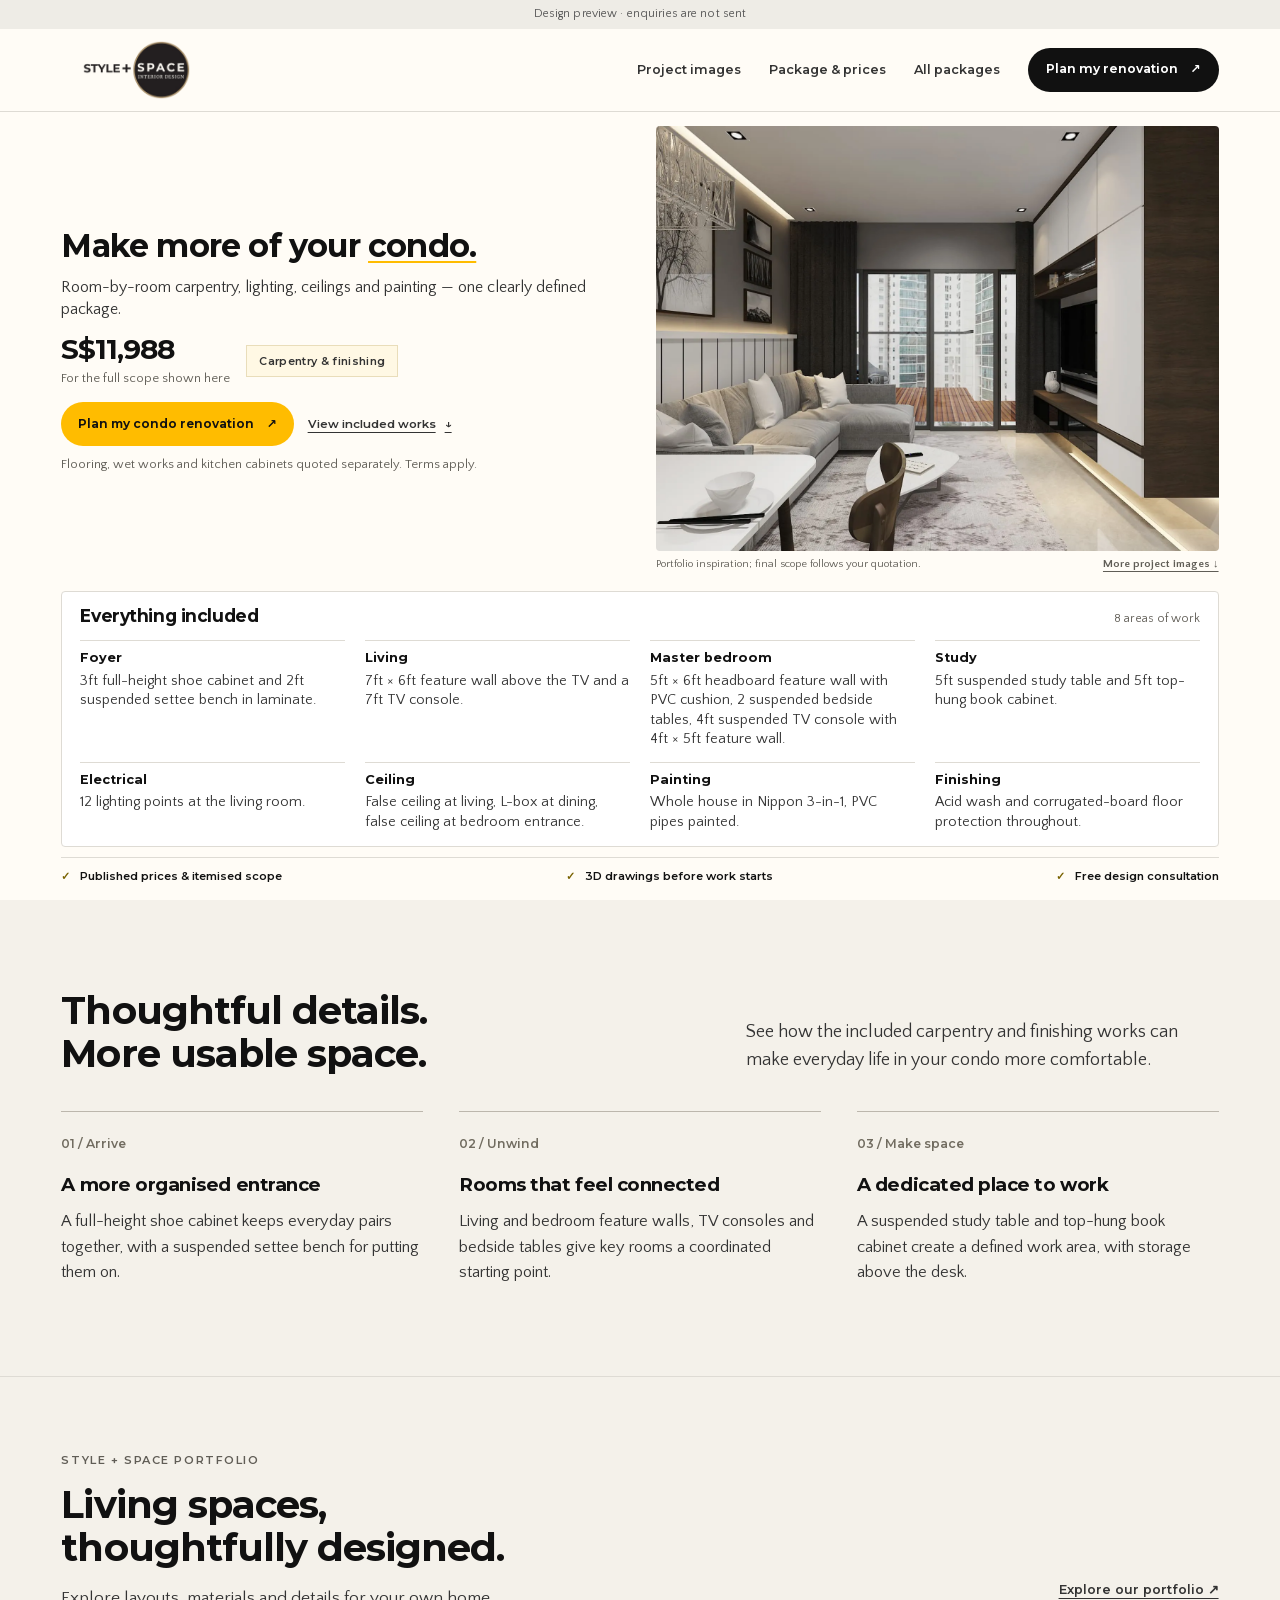
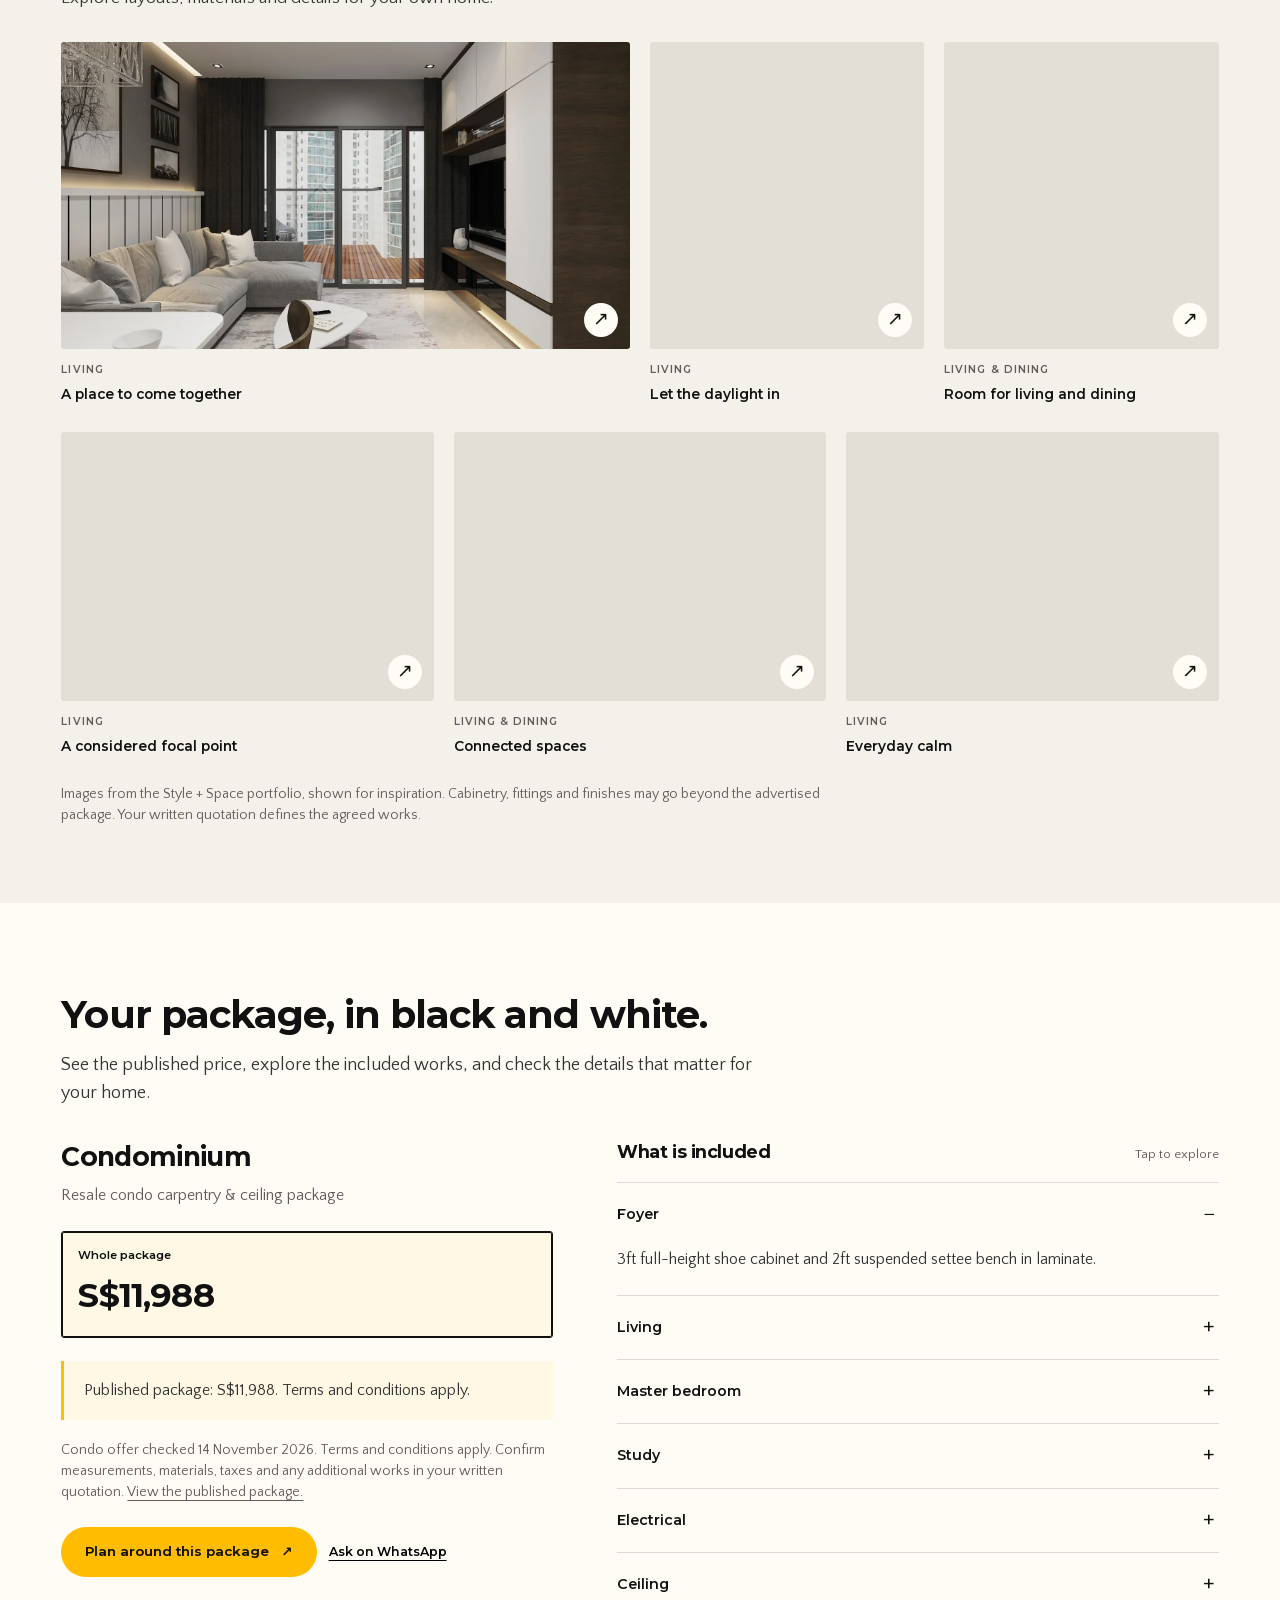
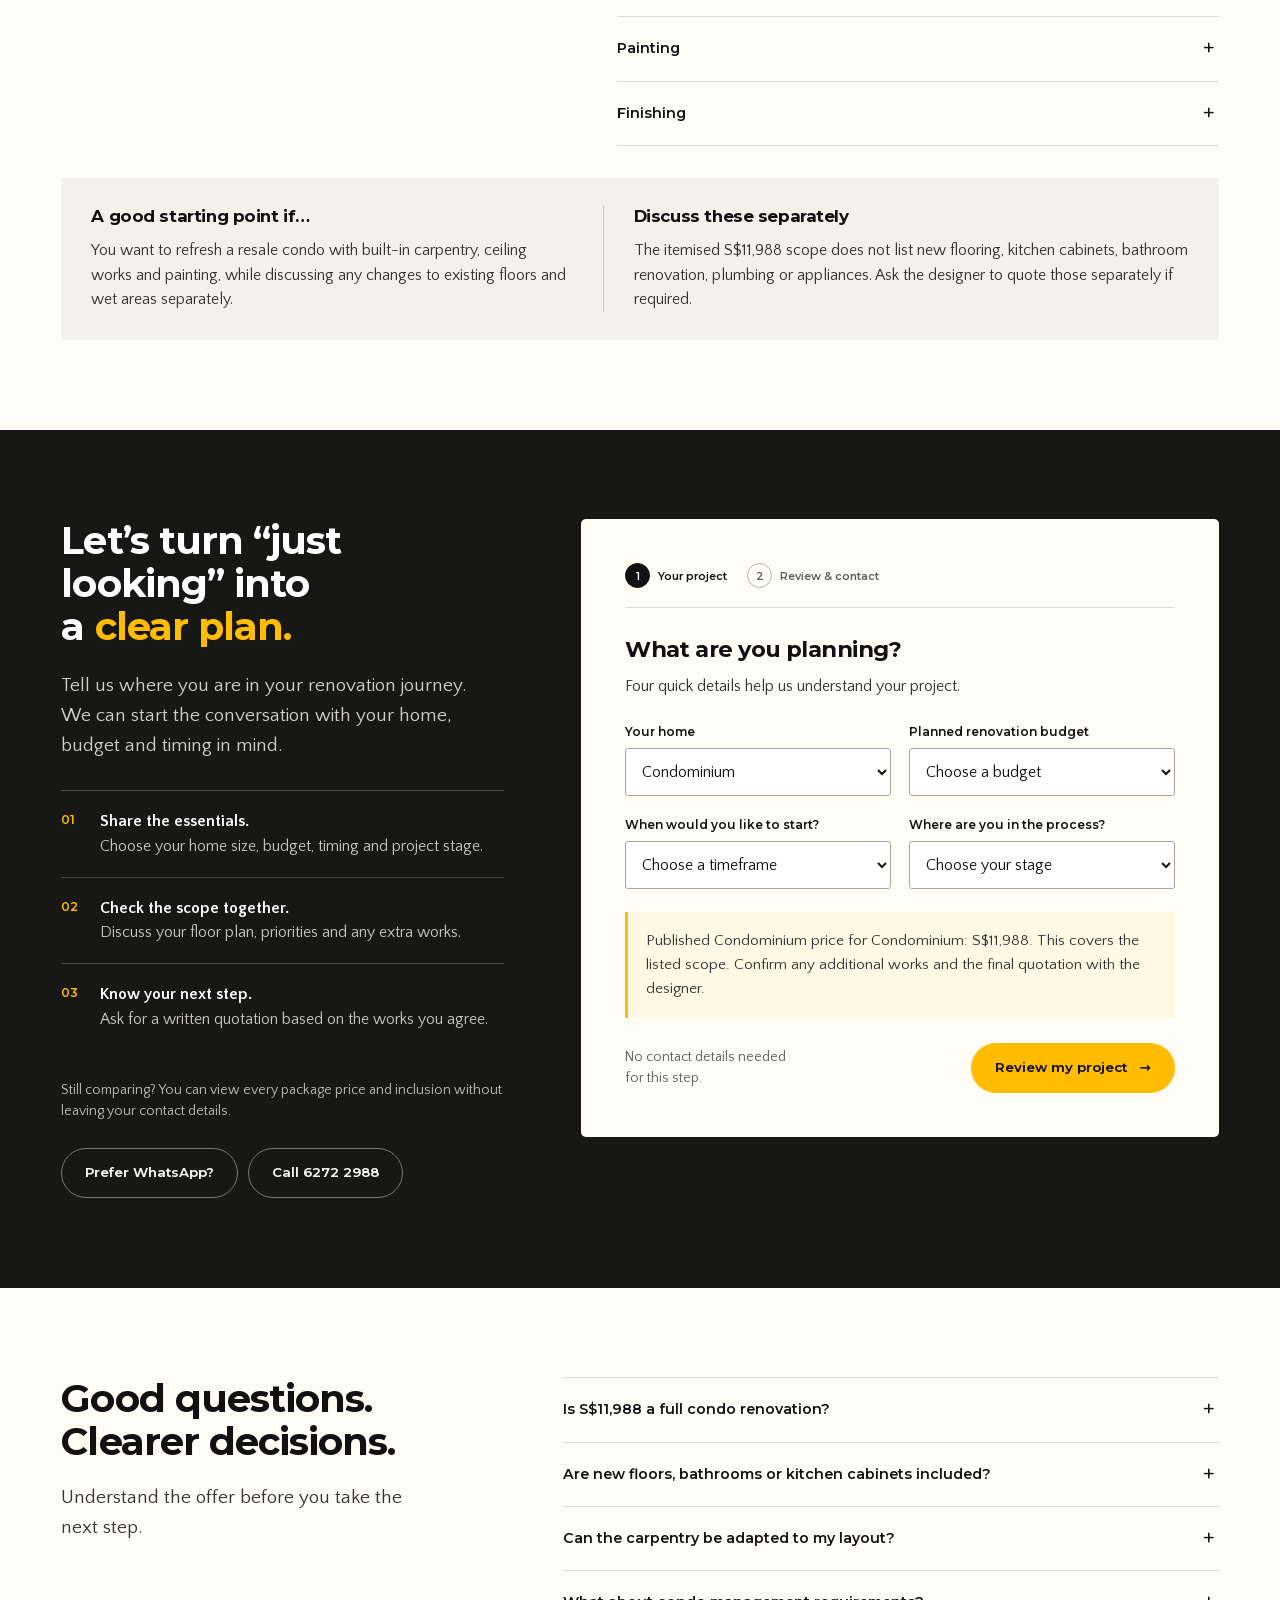
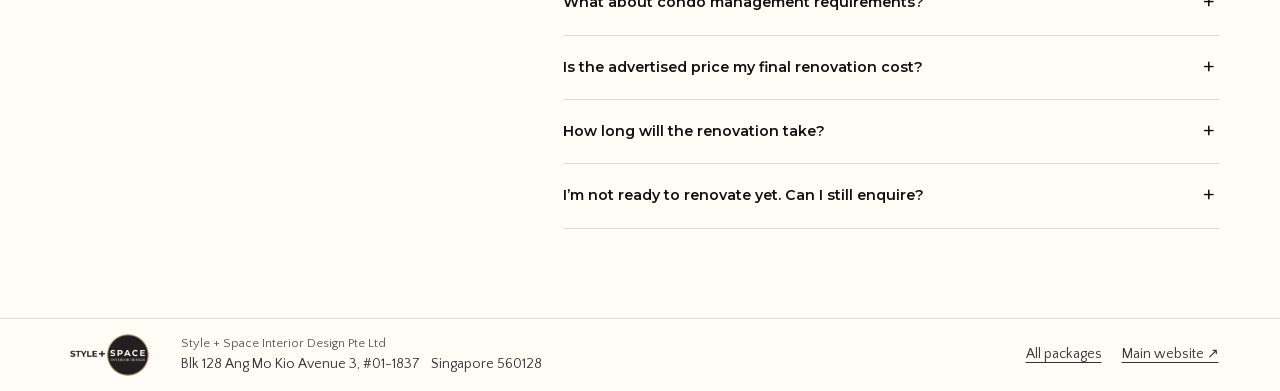
==== condominium/index.html @ ce03208d "Fit condo hero and all inclusions within one desktop screen" ====
<!doctype html>
<html lang="en" class="no-js">
<head>
  <meta charset="utf-8">
  <meta name="viewport" content="width=device-width,initial-scale=1">
  <meta name="robots" content="noindex,nofollow,noarchive">
  <meta name="referrer" content="strict-origin-when-cross-origin">
  <meta http-equiv="Content-Security-Policy" content="default-src 'self'; script-src 'self'; style-src 'self'; img-src 'self' data:; font-src 'self'; connect-src 'none'; form-action 'none'; base-uri 'self'; object-src 'none'">
  <title>Condo Carpentry &amp; Renovation Package | Style + Space — Preview</title>
  <meta name="description" content="Explore the S$11,988 condominium carpentry and finishing package. See the room-by-room benefits, included scope and items to discuss separately.">
  <link rel="icon" type="image/png" href="../assets/img/logo-dark.png">
  <link rel="stylesheet" href="../assets/styles.css?v=20261116-condo-viewport">
  <link rel="preload" href="../assets/fonts/Montserrat-VF.woff2" as="font" type="font/woff2" crossorigin>
  <script src="../assets/packages.js?v=20261116-higgsfield-icons" defer></script>
  <script src="../assets/app.js?v=20261116-higgsfield-icons" defer></script>
</head>
<body data-page="condo">
<a class="skip" href="#main">Skip to content</a>
<div class="preview-note">Design preview · enquiries are not sent</div>
<header class="header">
  <div class="wrap header-inner">
    <a href="../" aria-label="Style + Space packages"><img class="logo" src="../assets/img/logo-dark.png" alt="Style + Space" width="180" height="70"></a>
    <nav class="nav" aria-label="Main navigation">
      <a class="desktop-nav" href="#projects">Project images</a>
      <a class="desktop-nav" href="#package">Package &amp; prices</a>
      <a href="../" data-link="other-page">All packages</a>
      <a class="btn btn-ink btn-small" href="#plan" data-event="plan_open" data-location="header">Plan my renovation <span aria-hidden="true">↗</span></a>
    </nav>
  </div>
</header>
<main id="main">
  <section class="hero" aria-labelledby="hero-title">
    <div class="wrap">
      <div class="hero-grid condo-hero-grid">
        <div class="hero-copy">
          <h1 id="hero-title">Make more of your <em class="mark">condo.</em></h1>
          <p class="lead" id="hero-lead">Room-by-room carpentry, lighting, ceilings and painting — one clearly defined package.</p>
          <div class="hero-price">
            <div><span class="price" id="hero-price">S$11,988</span><span class="fine" id="hero-price-note">For the full scope shown here</span></div>
            <span class="badge" id="hero-badge">Carpentry &amp; finishing</span>
          </div>
          <div class="actions hero-actions">
            <a class="btn btn-gold" href="#plan" data-event="plan_open" data-location="hero">Plan my condo renovation <span aria-hidden="true">↗</span></a>
            <a class="hero-detail-link" href="#hero-inclusions">View included works <span aria-hidden="true">↓</span></a>
          </div>
          <p class="fine" id="hero-scope-note">Flooring, wet works and kitchen cabinets quoted separately. Terms apply.</p>
        </div>
        <figure class="hero-art">
          <img class="hero-photo" id="hero-photo" src="../assets/img/living-6.webp" alt="Living room with a grey sofa, a dark TV wall, built-in console and glazed balcony doors" width="1600" height="960" fetchpriority="high">
          <figcaption>Portfolio inspiration; final scope follows your quotation. <a href="#projects">More project images ↓</a></figcaption>
        </figure>
        <aside class="hero-inclusions" id="hero-inclusions" aria-labelledby="hero-inclusions-title">
          <div class="hero-inclusions-head"><h2 id="hero-inclusions-title">Everything included</h2><span>8 areas of work</span></div>
          <ul class="condo-inclusion-grid" id="hero-condo-list">
            <li><h3>Foyer</h3><p>3ft full-height shoe cabinet and 2ft suspended settee bench in laminate.</p></li>
            <li><h3>Living</h3><p>7ft × 6ft feature wall above the TV and a 7ft TV console.</p></li>
            <li><h3>Master bedroom</h3><p>5ft × 6ft headboard feature wall with PVC cushion, 2 suspended bedside tables, 4ft suspended TV console with 4ft × 5ft feature wall.</p></li>
            <li><h3>Study</h3><p>5ft suspended study table and 5ft top-hung book cabinet.</p></li>
            <li><h3>Electrical</h3><p>12 lighting points at the living room.</p></li>
            <li><h3>Ceiling</h3><p>False ceiling at living, L-box at dining, false ceiling at bedroom entrance.</p></li>
            <li><h3>Painting</h3><p>Whole house in Nippon 3-in-1, PVC pipes painted.</p></li>
            <li><h3>Finishing</h3><p>Acid wash and corrugated-board floor protection throughout.</p></li>
          </ul>
        </aside>

      </div>
      <div class="trustline" role="group" aria-label="What to expect">
        <strong>Published prices &amp; itemised scope</strong>
        <strong>3D drawings before work starts</strong>
        <strong>Free design consultation</strong>
      </div>
    </div>
  </section>

  <section class="section benefits" aria-labelledby="benefits-title">
    <div class="wrap">
      <div class="section-heading">
        <h2 id="benefits-title">Thoughtful details. More usable space.</h2>
        <p id="benefits-intro">See how the included carpentry and finishing works can make everyday life in your condo more comfortable.</p>
      </div>
      <div class="benefit-grid" id="benefit-grid">
        <article class="benefit"><span class="num">01 / Arrive</span><h3>A more organised entrance</h3><p>A full-height shoe cabinet keeps everyday pairs together, with a suspended settee bench for putting them on.</p></article>
        <article class="benefit"><span class="num">02 / Unwind</span><h3>Rooms that feel connected</h3><p>Living and bedroom feature walls, TV consoles and bedside tables give key rooms a coordinated starting point.</p></article>
        <article class="benefit"><span class="num">03 / Make space</span><h3>A dedicated place to work</h3><p>A suspended study table and top-hung book cabinet create a defined work area, with storage above the desk.</p></article>
      </div>
    </div>
  </section>

  <section class="section gallery-section" id="projects" aria-labelledby="gallery-title">
    <div class="wrap">
      <div class="gallery-title">
        <div><p class="gallery-eyebrow">Style + Space portfolio</p><h2 id="gallery-title">Living spaces, thoughtfully designed.</h2><p class="gallery-intro">Explore layouts, materials and details for your own home.</p></div>
        <a class="text-link" href="https://www.style-plus-space.com/portfolio/" target="_blank" rel="noopener">Explore our portfolio ↗</a>
      </div>
      <div class="gallery" id="gallery">
        <figure class="project-card"><a class="project-image" href="../assets/img/living-6.webp" target="_blank" rel="noopener" aria-label="View full image: A place to come together (opens in a new tab)"><img src="../assets/img/living-6.webp" alt="Living room with a grey sofa, a dark TV wall, built-in console and glazed balcony doors" width="1600" height="1200" loading="lazy" decoding="async"><span class="project-zoom" aria-hidden="true">↗</span></a><figcaption><span class="project-room">Living</span><strong>A place to come together</strong></figcaption></figure>
        <figure class="project-card"><a class="project-image" href="../assets/img/living11.webp" target="_blank" rel="noopener" aria-label="View full image: Let the daylight in (opens in a new tab)"><img src="../assets/img/living11.webp" alt="Bright living room with white seating, a wall-mounted television and full-height curtains" width="1600" height="960" loading="lazy" decoding="async"><span class="project-zoom" aria-hidden="true">↗</span></a><figcaption><span class="project-room">Living</span><strong>Let the daylight in</strong></figcaption></figure>
        <figure class="project-card"><a class="project-image" href="../assets/img/living14.webp" target="_blank" rel="noopener" aria-label="View full image: Room for living and dining (opens in a new tab)"><img src="../assets/img/living14.webp" alt="White living and dining space with a suspended TV console, display shelves and a dining nook" width="1200" height="720" loading="lazy" decoding="async"><span class="project-zoom" aria-hidden="true">↗</span></a><figcaption><span class="project-room">Living &amp; dining</span><strong>Room for living and dining</strong></figcaption></figure>
        <figure class="project-card"><a class="project-image" href="../assets/img/living-2.webp" target="_blank" rel="noopener" aria-label="View full image: A considered focal point (opens in a new tab)"><img src="../assets/img/living-2.webp" alt="Living room with a white TV feature wall, dark console, grey sofa and yellow artwork" width="1600" height="1200" loading="lazy" decoding="async"><span class="project-zoom" aria-hidden="true">↗</span></a><figcaption><span class="project-room">Living</span><strong>A considered focal point</strong></figcaption></figure>
        <figure class="project-card"><a class="project-image" href="../assets/img/living-7.webp" target="_blank" rel="noopener" aria-label="View full image: Connected spaces (opens in a new tab)"><img src="../assets/img/living-7.webp" alt="Open living and dining space with a grey sofa, timber dining table and a dark TV wall" width="1600" height="1200" loading="lazy" decoding="async"><span class="project-zoom" aria-hidden="true">↗</span></a><figcaption><span class="project-room">Living &amp; dining</span><strong>Connected spaces</strong></figcaption></figure>
        <figure class="project-card"><a class="project-image" href="../assets/img/living-5.webp" target="_blank" rel="noopener" aria-label="View full image: Everyday calm (opens in a new tab)"><img src="../assets/img/living-5.webp" alt="Living room with a pale green sofa, light timber TV console and dark-framed glazed doors" width="1600" height="1200" loading="lazy" decoding="async"><span class="project-zoom" aria-hidden="true">↗</span></a><figcaption><span class="project-room">Living</span><strong>Everyday calm</strong></figcaption></figure>
      </div>
      <p class="fine gallery-note">Images from the Style + Space portfolio, shown for inspiration. Cabinetry, fittings and finishes may go beyond the advertised package. Your written quotation defines the agreed works.</p>
    </div>
  </section>

  <section class="section" id="package" aria-labelledby="package-title">
    <div class="wrap">
      <div class="package-top"><h2 id="package-title">Your package, in black and white.</h2><p>See the published price, explore the included works, and check the details that matter for your home.</p></div>
      <div class="package-grid">
        <div class="package-summary">
          <h3 id="package-name" aria-live="polite">Condominium</h3>
          <p class="tagline" id="package-tag">Resale condo carpentry &amp; ceiling package</p>
          <div class="size-list single" id="size-list" role="group" aria-label="Condominium package price">
            <button type="button" data-size="0" aria-pressed="true"><span class="size-label">Whole package</span><span class="price">S$11,988</span></button>
          </div>
          <p class="gift" id="package-gift">Published package: S$11,988. Terms and conditions apply.</p>
          <p class="fine">Condo offer checked 14 November 2026. Terms and conditions apply. Confirm measurements, materials, taxes and any additional works in your written quotation. <a id="source-link" href="https://www.style-plus-space.com/packages/condominium/" target="_blank" rel="noopener">View the published package.</a></p>
          <div class="actions"><a class="btn btn-gold" href="#plan" data-event="plan_open" data-location="package">Plan around this package <span aria-hidden="true">↗</span></a><button class="text-link back preview-only" type="button" data-channel="whatsapp" data-location="package">Ask on WhatsApp</button></div>
        </div>
        <div class="scope">
          <div class="scope-heading"><h3>What is included</h3><span>Tap to explore</span></div>
          <div id="scope-list">
            <details open><summary>Foyer</summary><p>3ft full-height shoe cabinet and 2ft suspended settee bench in laminate.</p></details>
            <details><summary>Living</summary><p>7ft × 6ft feature wall above the TV and a 7ft TV console.</p></details>
            <details><summary>Master bedroom</summary><p>5ft × 6ft headboard feature wall with PVC cushion, 2 suspended bedside tables, 4ft suspended TV console with 4ft × 5ft feature wall.</p></details>
            <details><summary>Study</summary><p>5ft suspended study table and 5ft top-hung book cabinet.</p></details>
            <details><summary>Electrical</summary><p>12 lighting points at the living room.</p></details>
            <details><summary>Ceiling</summary><p>False ceiling at living, L-box at dining, false ceiling at bedroom entrance.</p></details>
            <details><summary>Painting</summary><p>Whole house in Nippon 3-in-1, PVC pipes painted.</p></details>
            <details><summary>Finishing</summary><p>Acid wash and corrugated-board floor protection throughout.</p></details>
          </div>
        </div>
      </div>
      <div class="scope-boundary">
        <div><h3 id="fit-title">A good starting point if…</h3><p id="fit-copy">You want to refresh a resale condo with built-in carpentry, ceiling works and painting, while discussing any changes to existing floors and wet areas separately.</p></div>
        <div class="extra"><h3>Discuss these separately</h3><p id="extra-copy">The itemised S$11,988 scope does not list new flooring, kitchen cabinets, bathroom renovation, plumbing or appliances. Ask the designer to quote those separately if required.</p></div>
      </div>
    </div>
  </section>

  <section class="section plan-section" id="plan" aria-labelledby="plan-title">
    <div class="wrap plan-layout">
      <div class="plan-intro">
        <h2 id="plan-title">Let’s turn “just looking” into a <em class="mark">clear plan.</em></h2>
        <p class="lead">Tell us where you are in your renovation journey. We can start the conversation with your home, budget and timing in mind.</p>
        <ol class="next-steps">
          <li><div><strong>Share the essentials.</strong><span>Choose your home size, budget, timing and project stage.</span></div></li>
          <li><div><strong>Check the scope together.</strong><span>Discuss your floor plan, priorities and any extra works.</span></div></li>
          <li><div><strong>Know your next step.</strong><span>Ask for a written quotation based on the works you agree.</span></div></li>
        </ol>
        <p class="fine">Still comparing? You can view every package price and inclusion without leaving your contact details.</p>
        <div class="contact-options preview-only"><button class="btn btn-line" type="button" data-channel="whatsapp" data-location="planner">Prefer WhatsApp?</button><button class="btn btn-line" type="button" data-channel="call" data-location="planner">Call 6272 2988</button></div>
      </div>
      <div class="planner">
        <noscript><div class="noscript">This review form needs JavaScript. Package information is available above. No enquiries are sent from this preview.</div></noscript>
        <form id="planner-form" class="planner-fields" action="#plan" method="post" novalidate>
          <div class="stepbar" role="group" aria-label="Enquiry progress"><span class="step-label active" id="step-one-label" aria-current="step"><b>1</b> Your project</span><span class="step-label" id="step-two-label"><b>2</b> Review &amp; contact</span></div>
          <div id="project-step">
            <h3 tabindex="-1" id="project-heading">What are you planning?</h3>
            <p class="form-intro">Four quick details help us understand your project.</p>
            <div class="fields">
              <div class="field"><label for="home">Your home</label><select id="home" name="home" required><option value="">Choose your home</option><option value="hdb3">3-room HDB</option><option value="hdb4">4-room HDB</option><option value="hdb5">5-room HDB</option><option value="exec">Executive / Maisonette</option><option value="condo" selected>Condominium</option><option value="other">Another property type</option></select></div>
              <div class="field"><label for="budget">Planned renovation budget</label><select id="budget" name="budget" required><option value="">Choose a budget</option><option value="under12">Below S$12,000</option><option value="12to15">S$12,000–14,999</option><option value="15to20">S$15,000–19,999</option><option value="20to30">S$20,000–29,999</option><option value="30plus">S$30,000 or more</option><option value="unsure">I need help setting a budget</option></select></div>
              <div class="field"><label for="timing">When would you like to start?</label><select id="timing" name="timing" required><option value="">Choose a timeframe</option><option value="soon">Within 1 month</option><option value="1to3">In 1–3 months</option><option value="3to6">In 3–6 months</option><option value="later">More than 6 months / exploring</option></select></div>
              <div class="field"><label for="stage">Where are you in the process?</label><select id="stage" name="stage" required><option value="">Choose your stage</option><option value="havekeys">I have the keys</option><option value="waiting">Bought a home, waiting for keys</option><option value="current">Renovating my current home</option><option value="viewing">Still viewing / comparing homes</option></select></div>
            </div>
            <p class="scope-check" id="fit-feedback" aria-live="polite">Your selected package: Condominium. Published scope price: S$11,988. Confirm additions in your quotation.</p>
            <div class="form-actions"><p class="fine">No contact details needed for this step.</p><button class="btn btn-gold" type="button" id="review-project">Review my project <span aria-hidden="true">→</span></button></div>
          </div>
          <div id="contact-step" hidden>
            <h3 tabindex="-1" id="contact-heading">Start with a useful conversation.</h3>
            <p class="form-intro">Check your project summary, then choose how to get in touch.</p>
            <dl class="summary-list" id="project-summary"></dl>
            <p class="summary-note" id="summary-caveat"></p>
            <button class="btn btn-line" type="button" data-channel="whatsapp" data-location="summary">Preview my WhatsApp message ↗</button>
            <p class="form-intro">Or leave your details for a consultation:</p>
            <div class="fields">
              <div class="field"><label for="name">Your name</label><input id="name" name="name" autocomplete="name" maxlength="120" required></div>
              <div class="field"><label for="phone">Mobile number</label><input id="phone" name="phone" type="tel" inputmode="tel" autocomplete="tel" maxlength="24" placeholder="e.g. +65 9123 4567" required><small class="fine">So the team can follow up on your project.</small></div>
              <div class="field full"><label for="email">Email <span>(optional)</span></label><input id="email" name="email" type="email" autocomplete="email" maxlength="160"></div>
              <div class="field full"><label for="notes">Anything else you need? <span>(optional)</span></label><textarea id="notes" name="notes" maxlength="1500" placeholder="For example: extra storage, flooring changes, condo access requirements or a target move-in date."></textarea></div>
            </div>
            <p class="consent">By sending an enquiry on the live website, you agree to be contacted about your renovation. <a href="https://www.style-plus-space.com/privacy-policy/" target="_blank" rel="noopener">Privacy policy</a>. This preview does not send or save your contact details.</p>
            <div class="form-actions"><button class="back" type="button" id="edit-project">← Edit my project</button><button class="btn btn-gold" type="submit">Preview my enquiry <span aria-hidden="true">↗</span></button></div>
          </div>
        </form>
      </div>
    </div>
  </section>

  <section class="section" aria-labelledby="faq-title">
    <div class="wrap faq-layout">
      <div><h2 id="faq-title">Good questions. Clearer decisions.</h2><p class="lead">Understand the offer before you take the next step.</p></div>
      <div id="faq-list">
        <details><summary>Is S$11,988 a full condo renovation?</summary><p>The itemised offer is a carpentry and finishing package: foyer, living, master bedroom and study carpentry, plus the listed lighting points, ceilings, painting, cleaning and floor protection. Do not treat it as an all-inclusive full renovation.</p></details>
        <details><summary>Is the advertised price my final renovation cost?</summary><p>It is the published price for the listed package and flat type. Your final quotation depends on the agreed scope, measurements, materials and any additions. Confirm taxes and all inclusions in writing before you commit.</p></details>
        <details><summary>Are new floors, bathrooms or kitchen cabinets included?</summary><p>These are not listed in the itemised S$11,988 offer. Discuss these as additional works and ask for a written scope and price.</p></details>
        <details><summary>How long will the renovation take?</summary><p>The completion date needs to be agreed after the team reviews your scope, site conditions and access requirements. Share your preferred start and move-in dates during the consultation.</p></details>
        <details><summary>I’m not ready to renovate yet. Can I still enquire?</summary><p>Yes. Choose the timing and project stage that best describe your situation. You can also compare prices and read the included works here without leaving contact details.</p></details>
      </div>
    </div>
  </section>
</main>
<footer class="footer">
  <div class="wrap footer-grid">
    <img class="logo" src="../assets/img/logo-dark.png" alt="Style + Space" width="180" height="70">
    <div class="footer-contact">
      <p class="fine">Style + Space Interior Design Pte Ltd</p>
      <p>Blk 128 Ang Mo Kio Avenue 3, #01-1837 <span class="footer-postcode">Singapore 560128</span></p>
    </div>
    <nav class="footer-links" aria-label="Footer navigation"><a href="../" data-link="other-page">All packages</a><a href="https://www.style-plus-space.com/" target="_blank" rel="noopener">Main website ↗</a></nav>
  </div>
</footer>
<div class="mobile-bar" role="navigation" aria-label="Quick contact"><button class="btn btn-line" type="button" data-channel="whatsapp" data-location="sticky">WhatsApp</button><a class="btn btn-gold" href="#plan" data-event="plan_open" data-location="sticky">Plan my renovation ↗</a></div>
<dialog id="preview-dialog" aria-labelledby="dialog-title"><div class="dialog-top"><h2 id="dialog-title">Your enquiry preview</h2><button class="dialog-close" type="button" id="close-dialog" aria-label="Close preview">×</button></div><p id="dialog-description">Nothing has been sent. This is how your project details would reach the team.</p><label class="dialog-label" for="message-preview">Message preview</label><textarea id="message-preview" readonly></textarea><div class="actions"><button class="btn btn-ink" type="button" id="copy-message">Copy message</button><button class="back" type="button" id="back-to-page">Back to page</button></div><p class="fine" id="copy-status" role="status"></p></dialog>
</body>
</html>
---- assets/styles.css ----
@font-face{font-family:Montserrat;src:url('./fonts/Montserrat-VF.woff2') format('woff2');font-weight:100 900;font-display:swap}
@font-face{font-family:"Quattrocento Sans";src:url('./fonts/QuattrocentoSans-400.woff2') format('woff2');font-weight:400;font-display:swap}
@font-face{font-family:"Quattrocento Sans";src:url('./fonts/QuattrocentoSans-700.woff2') format('woff2');font-weight:700;font-display:swap}
:root{--paper:#fffcf6;--tint:#fff8e4;--ink:#111;--text:#333;--muted:#605d56;--gold:#ffbc00;--line:#dedbd4;--wrap:1440px;--gutter:clamp(20px,4.8vw,76px)}
*{box-sizing:border-box}html{scroll-behavior:smooth;scroll-padding-top:100px}body{margin:0;background:var(--paper);color:var(--text);font:18px/1.55 "Quattrocento Sans",Georgia,sans-serif}body.dialog-open{overflow:hidden}h1,h2,h3,h4,button,.btn,.label,.price,.nav,.step-label{font-family:Montserrat,system-ui,sans-serif}h1,h2,h3,h4{color:var(--ink);line-height:1.12;letter-spacing:-.025em;text-wrap:balance;margin:0}h1{font-size:clamp(2.5rem,4.1vw,4.3rem);font-weight:700}h2{font-size:clamp(1.9rem,3vw,3rem)}h3{font-size:1.16rem;line-height:1.3}p{margin:0 0 1em}a{color:inherit;text-underline-offset:4px}button,input,select,textarea{font:inherit}button,a,input,select,textarea,summary{-webkit-tap-highlight-color:transparent}button,a{touch-action:manipulation}button{cursor:pointer}img{max-width:100%;display:block;object-fit:cover}figure{margin:0}button:disabled{cursor:default}button:focus-visible,a:focus-visible,summary:focus-visible{outline:3px solid var(--gold);outline-offset:5px}input:focus,select:focus,textarea:focus{outline:2px solid var(--gold);outline-offset:2px}::selection{background:var(--gold);color:#111}[hidden]{display:none!important}.wrap{width:100%;max-width:var(--wrap);padding-inline:var(--gutter);margin-inline:auto}.section{padding-block:clamp(54px,7vw,100px)}.fine{font-size:.88rem;color:var(--muted);line-height:1.5}.lead{font-size:1.19rem;line-height:1.55}.mark{font-style:normal;background:linear-gradient(transparent 65%,var(--gold) 65%,var(--gold) 91%,transparent 91%)}.skip{position:fixed;z-index:100;top:5px;left:10px;transform:translateY(-150%);padding:10px;background:var(--gold)}.skip:focus{transform:none}.preview-note{font-size:12px;letter-spacing:.01em;text-align:center;padding:5px 12px;background:#eeece6;color:#555}.header{position:sticky;top:0;z-index:30;background:var(--paper);border-bottom:1px solid var(--line)}.header-inner{height:82px;display:flex;align-items:center;justify-content:space-between;gap:24px}.logo{width:150px;height:auto;max-height:60px;object-fit:contain}.nav{display:flex;align-items:center;gap:28px;font-size:.79rem;font-weight:600}.nav a{text-decoration:none;min-height:44px;display:flex;align-items:center}.nav a:hover{text-decoration:underline}.btn{display:inline-flex;align-items:center;justify-content:center;gap:12px;min-height:50px;padding:14px 23px;border:1px solid transparent;border-radius:999px;text-decoration:none;font-size:.83rem;font-weight:650;line-height:1.35;transition:background .2s,transform .2s}.btn:hover{transform:translateY(-2px)}.btn-gold{background:var(--gold);color:var(--ink)}.btn-gold:hover{background:#ffca32}.btn-ink{background:var(--ink);color:#fff}.btn-line{border-color:#807d76;background:transparent;color:inherit}.btn-small{min-height:44px;padding:10px 17px;font-size:.77rem}.arrow{font-size:1.25em}.actions{display:flex;flex-wrap:wrap;gap:12px;align-items:center}.text-link{font-family:Montserrat,sans-serif;font-size:.8rem;font-weight:600}.hero{padding-block:48px 36px}.hero-grid{display:grid;grid-template-columns:1fr 1.1fr;gap:clamp(32px,5vw,80px);align-items:center}.hero-copy h1{margin-bottom:24px}.hero-copy>.lead{max-width:42ch}.hero-price{display:flex;align-items:center;gap:22px;margin-block:25px 23px}.hero-price .price{display:block;font-size:2rem;font-weight:700;color:var(--ink);line-height:1.1;letter-spacing:-.04em}.hero-price .fine{display:block;margin-top:7px}.badge{font:600 .68rem/1.3 Montserrat,sans-serif;letter-spacing:.03em;padding:8px 12px;background:var(--tint);border:1px solid #e9ddba;max-width:125px}.hero-copy .actions{margin-bottom:16px}.hero-copy>.fine{max-width:49ch}.hero-art{position:relative;padding-bottom:30px}.hero-photo{width:100%;height:clamp(420px,39vw,560px);border-radius:4px;object-position:48% center}.hero-inset{position:absolute;width:41%;height:42%;right:-18px;bottom:4px;border:7px solid var(--paper);border-radius:3px;object-position:center}.hero-art figcaption{font-size:.75rem;max-width:55%;margin-top:10px;color:var(--muted);line-height:1.4}.trustline{display:flex;flex-wrap:wrap;align-items:center;justify-content:space-between;border-top:1px solid var(--line);margin-top:32px;padding-top:22px;gap:15px;font-size:.94rem}.trustline strong{font-family:Montserrat,sans-serif;font-size:.77rem;font-weight:600;color:var(--ink)}.trustline strong::before{content:'✓';margin-right:10px;color:#796200}.section-heading{display:flex;align-items:end;justify-content:space-between;gap:40px;margin-bottom:36px}.section-heading h2{max-width:18ch}.section-heading>p{max-width:43ch;margin:0}.benefits{background:#f4f1ea}.benefit-grid{display:grid;grid-template-columns:repeat(3,1fr);gap:36px}.benefit{border-top:1px solid #bcb7ad;padding-top:24px}.benefit .num{font:600 .77rem Montserrat,sans-serif;color:#716c60;display:block;margin-bottom:22px}.benefit h3{max-width:22ch;margin-bottom:12px}.benefit p{font-size:1.03rem;margin:0;max-width:38ch}.package-top{max-width:700px;margin-bottom:32px}.package-top h2{margin-bottom:16px}.package-nav{display:flex;flex-wrap:wrap;gap:7px;border-bottom:1px solid var(--line);padding-bottom:24px;margin-bottom:30px}.package-nav button,.package-nav a{font:600 .76rem/1.3 Montserrat,sans-serif;text-decoration:none;min-height:44px;padding:12px 17px;border:1px solid var(--line);background:transparent;border-radius:30px;color:var(--text);display:inline-flex;align-items:center;justify-content:center}.package-nav button[aria-pressed=true]{background:var(--ink);color:#fff;border-color:var(--ink)}.package-grid{display:grid;grid-template-columns:.9fr 1.1fr;gap:clamp(30px,5vw,76px)}.package-summary h3{font-size:1.65rem;margin-bottom:9px}.package-summary .tagline{color:var(--muted);font-size:1rem}.size-list{display:grid;grid-template-columns:repeat(2,1fr);gap:10px;margin:23px 0}.size-list button{border:1px solid var(--line);background:white;border-radius:3px;padding:16px;text-align:left;min-height:86px;color:var(--ink)}.size-list button[aria-pressed=true]{border-color:var(--ink);background:var(--tint);box-shadow:inset 0 0 0 1px var(--ink)}.size-list .size-label{display:block;font:600 .71rem Montserrat,sans-serif;margin-bottom:7px}.size-list .price{font-size:1.35rem;font-weight:700;letter-spacing:-.025em}.size-list.single{grid-template-columns:1fr}.size-list.single button{min-height:100px}.size-list.single .price{font-size:2.1rem}.gift{background:var(--tint);padding:17px 20px;font-size:1rem;border-left:3px solid var(--gold)}.package-summary .actions{margin-top:24px}.package-summary>.fine{margin-top:20px}.scope-heading{display:flex;align-items:baseline;justify-content:space-between;gap:12px;padding-bottom:18px}.scope-heading h3{font-size:1.12rem}.scope-heading span{font-size:.82rem;color:var(--muted)}details{border-top:1px solid var(--line)}details:last-child{border-bottom:1px solid var(--line)}summary{cursor:pointer;list-style:none;position:relative;padding:21px 30px 21px 0;font:600 .89rem/1.5 Montserrat,sans-serif;color:var(--ink)}summary::-webkit-details-marker{display:none}summary::after{content:'+';position:absolute;right:4px;font-size:1.35rem;font-weight:400;top:15px}details[open]>summary::after{content:'−'}details>p{font-size:1rem;line-height:1.65;margin:0;padding:0 26px 22px 0}.scope-boundary{margin-top:32px;background:#f4f1ea;padding:28px 30px;display:grid;grid-template-columns:.9fr 1.1fr;gap:32px}.scope-boundary h3{font-size:1.05rem;margin-bottom:10px}.scope-boundary p{margin:0;font-size:1rem}.scope-boundary .extra{border-left:1px solid #c9c4b9;padding-left:30px}.scope-boundary strong{color:var(--ink)}.gallery-section{padding-top:0}.gallery-title{margin-bottom:26px;display:flex;justify-content:space-between;gap:25px;align-items:end}.gallery-title h2{font-size:clamp(1.8rem,2.6vw,2.5rem)}.gallery{display:grid;grid-template-columns:1.3fr 1fr 1fr;gap:15px}.gallery figure img{width:100%;height:300px;border-radius:3px}.gallery figcaption{font-size:.84rem;padding-top:10px}.gallery-note{margin-top:16px;max-width:70ch}.plan-section{background:#171715;color:#f5f3ed}.plan-layout{display:grid;grid-template-columns:.82fr 1.18fr;gap:clamp(36px,6vw,90px);align-items:start}.plan-intro h2{color:#fff;max-width:12ch;margin-bottom:23px}.plan-intro .lead{color:#d2d0c8;max-width:34ch}.next-steps{list-style:none;padding:0;margin:30px 0;counter-reset:next}.next-steps li{counter-increment:next;border-top:1px solid #494943;padding:18px 0;display:grid;grid-template-columns:26px 1fr;gap:13px;font-size:1rem}.next-steps li::before{content:counter(next,decimal-leading-zero);color:var(--gold);font:600 .75rem/1.8 Montserrat,sans-serif}.next-steps strong{color:white;display:block;font-weight:700}.next-steps span{color:#c7c5bc}.plan-intro .fine{color:#bfbcb3}.contact-options{display:flex;flex-wrap:wrap;gap:10px;margin-top:26px}.contact-options .btn-line{border-color:#78786e}.planner{background:var(--paper);color:var(--text);padding:clamp(24px,3.5vw,44px);border-radius:5px}.stepbar{display:flex;gap:20px;padding-bottom:19px;border-bottom:1px solid var(--line);margin-bottom:27px}.step-label{font-size:.68rem;font-weight:600;color:var(--muted);display:flex;align-items:center;gap:8px}.step-label b{display:inline-flex;align-items:center;justify-content:center;width:25px;height:25px;border:1px solid #b6b1a6;border-radius:50%;font-weight:600}.step-label.active{color:var(--ink)}.step-label.active b{background:var(--ink);color:white;border-color:var(--ink)}.planner h3{font-size:1.4rem;margin-bottom:9px}.planner .form-intro{font-size:1rem;margin-bottom:25px}.fields{display:grid;grid-template-columns:1fr 1fr;gap:20px 18px}.field{min-width:0}.field.full{grid-column:1/-1}.field label{display:block;font:600 .75rem/1.5 Montserrat,sans-serif;margin-bottom:7px;color:var(--ink)}.field label span{font-weight:400;color:var(--muted)}input,select,textarea{width:100%;padding:13px 12px;border:1px solid #aaa69e;border-radius:3px;color:var(--ink);background:#fff;font-size:1rem;min-height:48px}select{padding-right:24px}textarea{resize:vertical;min-height:92px}input:user-invalid,select:user-invalid{border-color:#b3261e}.field .fine{display:block;margin-top:6px}.form-actions{display:flex;align-items:center;justify-content:space-between;gap:15px;margin-top:25px}.form-actions .fine{margin:0;max-width:18ch}.form-actions .btn{flex-shrink:0}.scope-check{margin:23px 0 0;font-size:.96rem;padding:17px 18px;background:var(--tint);border-left:3px solid var(--gold)}.summary-list{margin:22px 0;background:var(--tint);padding:18px 20px;font-size:.95rem}.summary-list div{display:flex;justify-content:space-between;gap:16px;padding:4px 0}.summary-list dt{color:var(--muted)}.summary-list dd{margin:0;text-align:right;font-weight:700;max-width:65%}.summary-note{font-size:.89rem;margin-top:10px;color:var(--muted)}.consent{font-size:.83rem;color:var(--muted);margin:22px 0 0}.back{border:0;background:transparent;padding:10px 0;font:600 .78rem Montserrat,sans-serif;text-decoration:underline;text-underline-offset:4px}.faq-layout{display:grid;grid-template-columns:.8fr 1.2fr;gap:clamp(32px,5vw,80px)}.faq-layout h2{max-width:13ch}.faq-layout .lead{margin-top:20px;max-width:30ch}.footer{border-top:1px solid var(--line);padding-block:14px}.footer-grid{display:grid;grid-template-columns:96px minmax(0,1fr) auto;align-items:center;gap:24px}.footer .logo{width:96px;max-height:44px;margin:0}.footer p,.footer a{font-size:.88rem;line-height:1.4}.footer p{margin:0}.footer-contact{min-width:0}.footer-postcode{display:inline-block;margin-left:8px}.footer-links{display:flex;gap:20px}.footer-links a{display:inline-flex;align-items:center;min-height:44px;white-space:nowrap}.footer .fine{font-size:.8rem;margin-bottom:2px}.mobile-bar{display:none}dialog{border:0;border-radius:6px;padding:30px;background:var(--paper);color:var(--text);width:min(620px,calc(100% - 28px));max-height:calc(100dvh - 40px);overflow:auto}dialog::backdrop{background:rgba(0,0,0,.65)}.dialog-top{display:flex;justify-content:space-between;gap:20px;align-items:start;margin-bottom:18px}.dialog-top h2{font-size:1.5rem;max-width:20ch}.dialog-close{background:transparent;border:1px solid var(--line);min-width:44px;min-height:44px;font-size:1.4rem;border-radius:50%}dialog textarea{height:250px;font-size:.98rem;line-height:1.5}dialog .actions{margin-top:16px}.dialog-label{display:block;font-size:.9rem;margin-bottom:8px}.noscript{background:var(--tint);padding:20px}.no-js .planner-fields,.no-js .preview-only{display:none}.no-js .noscript-contact{display:block}
@media(min-width:1700px){:root{--wrap:1600px}.hero-grid{gap:90px}.hero-photo{height:590px}h1{font-size:4.6rem}}
@media(max-width:1100px){.nav{gap:18px}.nav .desktop-nav{display:none}.hero-grid{gap:32px;grid-template-columns:1fr 1fr}h1{font-size:clamp(2.5rem,4.5vw,3.6rem)}.hero-photo{height:480px}.hero-inset{right:-8px}.hero-copy .lead{font-size:1.08rem}.hero-price{gap:15px}.hero-price .price{font-size:1.75rem}.hero-copy .actions{gap:9px}.hero-copy .btn{font-size:.76rem;padding-inline:18px}.package-grid{grid-template-columns:1fr 1fr;gap:35px}.gallery figure img{height:260px}.plan-layout{grid-template-columns:.78fr 1.22fr;gap:35px}.planner{padding:25px}.fields{gap:18px 13px}.field label{font-size:.71rem}.trustline{justify-content:flex-start;gap:20px 30px}}
@media(max-width:800px){html{scroll-padding-top:84px}.header-inner{height:70px}.logo{width:130px}.nav{gap:16px}.nav .btn{font-size:.73rem}.hero{padding-block:34px 30px}.hero-grid{grid-template-columns:1fr;gap:28px}.hero-copy{max-width:660px}h1{font-size:clamp(2.45rem,6.5vw,3.6rem);max-width:15ch}.hero-copy>.lead{max-width:50ch}.hero-price{margin-block:22px}.hero-art{padding-bottom:25px;margin-right:8px}.hero-photo{height:390px}.hero-inset{width:34%;height:58%;right:-8px}.hero-art figcaption{max-width:60%}.section-heading{display:block}.section-heading h2{max-width:24ch;margin-bottom:20px}.section-heading>p{max-width:52ch}.benefit-grid{gap:25px}.benefit h3{font-size:1rem}.benefit p{font-size:.99rem}.package-grid{grid-template-columns:1fr;gap:35px}.size-list{grid-template-columns:repeat(4,1fr)}.size-list button{padding:13px}.size-list .price{font-size:1.2rem}.package-summary .actions{margin-top:20px}.scope-boundary{gap:23px;padding:24px}.scope-boundary .extra{padding-left:23px}.gallery{grid-template-columns:1.2fr 1fr}.gallery figure img{height:300px}.plan-layout{grid-template-columns:1fr;gap:32px}.plan-intro h2{max-width:21ch}.plan-intro .lead{max-width:50ch}.next-steps{display:grid;grid-template-columns:repeat(3,1fr);gap:20px;margin-bottom:15px}.next-steps li{display:block}.next-steps li::before{display:block;margin-bottom:10px}.contact-options{margin-top:20px}.planner{padding:32px}.fields{gap:22px}.field label{font-size:.77rem}.faq-layout{grid-template-columns:1fr;gap:26px}.faq-layout h2{max-width:20ch}.faq-layout .lead{max-width:44ch}.footer{padding-bottom:calc(79px + env(safe-area-inset-bottom))}.footer-grid{grid-template-columns:88px minmax(0,1fr);gap:8px 16px}.footer .logo{width:88px}.footer-contact{grid-column:1/-1;grid-row:2}.footer-links{justify-self:end}.mobile-bar{position:fixed;z-index:35;bottom:0;left:0;right:0;display:grid;grid-template-columns:1fr 1.35fr;gap:8px;background:#151513;padding:10px 14px calc(10px + env(safe-area-inset-bottom))}.mobile-bar .btn{min-height:45px;font-size:.76rem;padding:10px;border-radius:3px}.mobile-bar .btn-line{color:white;border-color:#68685c}}
@media(max-width:520px){body{font-size:17px}.header-inner{gap:12px}.logo{width:115px}.nav{gap:12px;font-size:.69rem}.nav .btn{padding:10px 12px;font-size:.65rem;min-height:42px}.nav .desktop-nav{display:none}.hero-copy h1{margin-bottom:19px}h1{font-size:2.5rem;max-width:15ch}.hero-copy .lead{font-size:1.1rem}.hero-price .price{font-size:1.9rem}.hero-copy .actions{display:grid;grid-template-columns:1fr;width:100%;gap:10px}.hero-copy .actions .btn{font-size:.8rem;min-height:49px}.hero-copy>.fine{font-size:.85rem}.hero-photo{height:300px;object-position:center}.hero-inset{width:38%;height:53%;border-width:5px}.hero-art figcaption{font-size:.72rem}.trustline{gap:12px;font-size:.9rem;display:grid;grid-template-columns:1fr}.trustline strong{font-size:.75rem}.benefit-grid{grid-template-columns:1fr;gap:25px}.benefit{display:grid;grid-template-columns:32px 1fr;gap:2px 14px;padding-top:22px}.benefit .num{grid-row:1/3;margin:2px 0 0}.benefit h3{font-size:1.15rem;max-width:none;margin-bottom:8px}.benefit p{max-width:45ch;font-size:1.03rem}.section-heading{margin-bottom:28px}.package-nav{display:grid;grid-template-columns:1fr 1fr;gap:8px}.package-nav button,.package-nav a{padding:12px 10px;font-size:.7rem}.package-nav button:first-child{grid-column:1/-1}.size-list{grid-template-columns:1fr 1fr}.size-list button{padding:16px}.size-list .price{font-size:1.3rem}.scope-boundary{grid-template-columns:1fr;padding:24px}.scope-boundary .extra{border-left:0;border-top:1px solid #c9c4b9;padding:22px 0 0}.gallery-title{display:block}.gallery-title .text-link{display:inline-block;margin-top:15px}.gallery{gap:12px;grid-template-columns:1fr 1fr}.gallery figure img{height:210px}.gallery figcaption{font-size:.78rem}.next-steps{grid-template-columns:1fr;gap:0;margin-top:23px}.next-steps li{display:grid;grid-template-columns:25px 1fr;gap:12px;padding:15px 0}.next-steps li::before{margin-top:2px}.planner{padding:25px 20px}.stepbar{gap:15px}.step-label{font-size:.62rem;gap:6px}.fields{grid-template-columns:1fr;gap:20px}.planner h3{font-size:1.3rem}.form-actions{flex-wrap:wrap}.form-actions .btn{width:100%;order:-1}.form-actions .fine{max-width:none}.summary-list{padding:15px}.summary-list div{display:block;padding:7px 0}.summary-list dd{text-align:left;max-width:100%}.footer-grid{grid-template-columns:76px minmax(0,1fr);gap:8px 12px}.footer .logo{width:76px;max-height:40px}.footer-links{gap:14px}.footer-links a{font-size:.82rem}.footer-postcode{display:block;margin-left:0}.section{padding-block:52px}.gallery-section{padding-top:0}.contact-options .btn{flex:1;font-size:.71rem;padding:12px}.gallery-note{font-size:.83rem}dialog{padding:24px 20px}.dialog-top h2{font-size:1.3rem}}
@media(max-width:360px){:root{--gutter:17px}.logo{width:95px}.nav{gap:9px;font-size:.65rem}.nav .btn{font-size:.61rem;padding:9px}h1{font-size:2.2rem}.hero-price{gap:12px}.hero-price .price{font-size:1.75rem}.hero-photo{height:260px}.badge{font-size:.61rem;padding:7px 8px}.stepbar{gap:11px}.step-label{font-size:.56rem}.step-label b{width:22px;height:22px}.planner{padding:22px 17px}}
@media(prefers-reduced-motion:reduce){html{scroll-behavior:auto}*,*::before,*::after{transition:none!important;animation:none!important}}
/* Yellow remains readable on the dark enquiry section. */
.plan-intro .mark{color:var(--gold);background:none}
#contact-step>.btn{margin-bottom:24px}
.no-js [data-channel]{display:none}

/* The opening offer: short hook, visible scope and one primary next step. */
.hero-copy h1{font-size:clamp(2.2rem,3.5vw,3.7rem)}
.hero-copy .mark{background:none;text-decoration-line:underline;text-decoration-color:var(--gold);text-decoration-thickness:.075em;text-underline-offset:.12em;text-decoration-skip-ink:none}
.hero-copy>.lead{font-size:1.08rem;max-width:44ch}
.hero-offer-summary{margin:22px 0 16px}
.hero-offer-summary h2{font-size:.82rem;letter-spacing:0;margin-bottom:12px}
.hero-included-list{list-style:none;display:grid;grid-template-columns:repeat(2,minmax(0,1fr));grid-auto-rows:1fr;gap:9px 18px;padding:0;margin:0;font-size:1rem;line-height:1.4}
.hero-included-list li{display:grid;grid-template-columns:18px minmax(0,1fr);align-items:start;gap:9px}
.hero-included-list li::before{content:'';display:block;width:18px;height:18px;margin-top:2px;background:url('./img/check.svg') center/18px 18px no-repeat}
.hero-gift{background:white;color:var(--text);border:1px solid var(--line);border-radius:4px;overflow:hidden;margin-bottom:24px;line-height:1.45}
.hero-gift-heading{display:flex;align-items:center;gap:10px;background:var(--tint);padding:12px 18px}
.hero-gift-heading .gift-icon{width:20px;height:20px;flex-shrink:0;object-fit:contain}
.hero-gift-heading h2{color:var(--ink);font-size:.88rem;font-weight:600;letter-spacing:0;line-height:1.4;text-wrap:initial}
.free-items{list-style:none;margin:0;padding:18px 0 12px;display:grid;grid-template-columns:repeat(3,minmax(0,1fr));gap:0}
.free-items.two-items{grid-template-columns:repeat(2,minmax(0,1fr))}
.free-items li{display:flex;flex-direction:column;align-items:center;justify-content:flex-start;gap:8px;text-align:center;padding:0 14px;font-size:1rem;font-weight:700;line-height:1.4}
.free-item-icon{width:40px;height:40px;object-fit:contain;flex-shrink:0}
.free-items li+li{border-left:1px solid var(--line)}
.hero-gift .gift-terms{margin:0;padding:0 18px 14px;font-size:.76rem;color:var(--muted)}
.gift.is-free{background:var(--tint);border:1px solid #e8dfc5;border-radius:4px;color:var(--text);font-weight:400}
.hero-detail-link{display:inline-flex;align-items:center;gap:9px;min-height:44px;font:600 .77rem/1.4 Montserrat,system-ui,sans-serif;text-decoration:underline;text-underline-offset:4px}
.hero-actions{gap:16px}
.hero-price .badge{max-width:none}
.hero-art figcaption{max-width:55%}
.condo-hero-grid{grid-template-columns:1fr 1fr;grid-template-areas:'intro image' 'inclusions inclusions';gap:32px 48px;align-items:stretch}
.condo-hero-grid .hero-copy{grid-area:intro;align-self:center;max-width:560px}
.condo-hero-grid .hero-copy h1{font-size:clamp(2.2rem,3.4vw,3.5rem);max-width:15ch;margin-bottom:20px}
.condo-hero-grid .hero-copy>.lead{max-width:43ch}
.condo-hero-grid .hero-price{margin-block:24px;gap:24px}
.condo-hero-grid .hero-actions{gap:8px 18px}
.condo-hero-grid .hero-copy>.fine{margin-bottom:0;max-width:52ch}
.condo-hero-grid .hero-art{grid-area:image;display:flex;flex-direction:column;padding:0;margin:0;min-width:0}
.condo-hero-grid .hero-photo{height:0;min-height:300px;flex:1;width:100%;object-position:center 58%}
.condo-hero-grid .hero-art figcaption{display:flex;justify-content:space-between;align-items:baseline;gap:8px 20px;max-width:none;flex-wrap:wrap;font-size:.75rem}
.condo-hero-grid .hero-art figcaption a{margin:0;white-space:nowrap}
.hero-inclusions{grid-area:inclusions;background:white;border:1px solid var(--line);border-radius:4px;padding:24px 28px}
.hero-inclusions-head{display:flex;justify-content:space-between;align-items:baseline;gap:16px;margin-bottom:20px}
.hero-inclusions-head h2{font-size:1.25rem;letter-spacing:-.025em}
.hero-inclusions-head>span{font-size:.82rem;color:var(--muted);white-space:nowrap}
.condo-inclusion-grid{display:grid;grid-template-columns:repeat(4,minmax(0,1fr));gap:22px 28px;list-style:none;padding:0;margin:0}
.condo-inclusion-grid>li{border-top:1px solid var(--line);padding-top:14px;min-width:0}
.condo-inclusion-grid h3{font-size:.85rem;letter-spacing:0;margin-bottom:8px}
.condo-inclusion-grid p{font-size:.96rem;line-height:1.5;margin:0}
@media(min-width:1700px){.condo-hero-grid{gap:32px 64px}.condo-hero-grid .hero-copy{max-width:600px}.hero-inclusions{padding:28px 32px}.condo-inclusion-grid{gap:24px 32px}}
@media(max-width:1100px){.condo-hero-grid{gap:28px 30px}.hero-inclusions{padding:24px}.condo-inclusion-grid{grid-template-columns:repeat(2,minmax(0,1fr));gap:20px 28px}.hero-included-list{gap:7px 12px;font-size:.96rem}.hero-actions{gap:10px}.hero-price{flex-wrap:wrap;gap:12px 20px}}
@media(max-width:900px){.condo-hero-grid{grid-template-columns:1fr;grid-template-areas:'intro' 'image' 'inclusions';gap:28px}.condo-hero-grid .hero-copy{max-width:650px}.condo-hero-grid .hero-copy>.lead{max-width:48ch}.condo-hero-grid .hero-copy h1{max-width:18ch;font-size:clamp(2.2rem,5.5vw,3.5rem)}.condo-hero-grid .hero-photo{height:340px;min-height:0;flex:none}.hero-inclusions{padding:24px}.condo-inclusion-grid{gap:24px 28px}}
@media(max-width:520px){.hero-copy>.lead{font-size:1.05rem}.hero-copy .hero-actions{display:flex;flex-direction:column;align-items:stretch;gap:6px}.hero-actions .hero-detail-link{justify-content:center}.hero-offer-summary{margin-top:20px}.hero-included-list{grid-template-columns:1fr;gap:6px;font-size:1rem}.hero-gift{margin-bottom:20px}.hero-price .badge{font-size:.64rem}.hero-inclusions{padding:20px}.hero-inclusions-head{display:flex;flex-wrap:wrap;gap:6px 12px;margin-bottom:18px}.hero-inclusions-head>span{margin:0}.condo-inclusion-grid{grid-template-columns:1fr;gap:16px}.condo-inclusion-grid>li{display:block;padding-top:14px}.condo-inclusion-grid h3{font-size:.85rem;margin:0 0 6px;line-height:1.4}.condo-inclusion-grid p{font-size:1rem}.condo-hero-grid .hero-photo{height:auto;aspect-ratio:4/3}.condo-hero-grid .hero-art figcaption{gap:4px}.condo-hero-grid .hero-copy h1{font-size:2.3rem;max-width:15ch}.condo-hero-grid .hero-price{margin-block:22px;gap:14px 20px}.hero-art figcaption{max-width:58%}}
@media(max-width:360px){.condo-hero-grid .hero-copy h1{font-size:2.1rem}.hero-inclusions{padding:20px 16px}.hero-inclusions-head h2{font-size:1.15rem}.hero-price .price{font-size:1.65rem}.hero-gift{font-size:.95rem}}

/* Project imagery stays visible at every breakpoint, with room to see the details. */
.gallery-section{background:#f4f1ea;padding-block:clamp(54px,6vw,88px);border-top:1px solid var(--line)}
.gallery-title{align-items:end;margin-bottom:30px;gap:32px}
.gallery-title>div{max-width:740px}
.gallery-eyebrow{font:600 .7rem/1.4 Montserrat,sans-serif;letter-spacing:.14em;text-transform:uppercase;color:var(--muted);margin-bottom:14px}
.gallery-title h2{font-size:clamp(1.9rem,3vw,3rem);max-width:22ch}
.gallery-intro{font-size:1.08rem;margin:16px 0 0}
.gallery-title>.text-link{flex-shrink:0;display:inline-flex;align-items:center;min-height:44px}
.gallery{grid-template-columns:repeat(12,minmax(0,1fr));gap:28px 20px}
.gallery .project-card{min-width:0;grid-column:span 4;display:block}
.gallery .project-card:first-child{grid-column:span 6}
.gallery .project-card:nth-child(2),.gallery .project-card:nth-child(3){grid-column:span 3}
.project-image{display:block;position:relative;overflow:hidden;border-radius:3px;background:#e3dfd6}
.gallery .project-card img{width:100%;height:clamp(250px,24vw,340px);border-radius:0;transition:transform .35s ease}
.gallery .project-card:nth-child(n+4) img{height:clamp(230px,21vw,290px)}
.project-image:hover img{transform:scale(1.035)}
.project-zoom{position:absolute;right:12px;bottom:12px;display:grid;place-items:center;width:34px;height:34px;border-radius:50%;background:var(--paper);color:var(--ink);font-size:1.2rem}
.gallery .project-card figcaption{padding-top:14px;line-height:1.4}
.project-room{display:block;font:600 .65rem/1.4 Montserrat,sans-serif;letter-spacing:.1em;text-transform:uppercase;color:var(--muted);margin-bottom:6px}
.project-card figcaption strong{display:block;font:600 .86rem/1.5 Montserrat,sans-serif;color:var(--ink)}
.gallery-note{max-width:90ch;margin:28px 0 0}
.hero-art figcaption a{display:block;margin-top:5px;font-weight:700;min-height:24px}
@media(max-width:900px){
  .gallery-title{align-items:start}
  .gallery{grid-template-columns:repeat(2,minmax(0,1fr));gap:26px 18px}
  .gallery .project-card,.gallery .project-card:first-child,.gallery .project-card:nth-child(2),.gallery .project-card:nth-child(3){grid-column:auto}
  .gallery .project-card img,.gallery .project-card:nth-child(n+4) img{height:auto;aspect-ratio:4/3}
}
@media(max-width:520px){
  .gallery-title{display:block;margin-bottom:24px}
  .gallery-title>.text-link{margin-top:12px}
  .gallery-intro{font-size:1rem}
  .gallery{grid-template-columns:1fr;gap:25px}
  .gallery .project-card img,.gallery .project-card:nth-child(n+4) img{aspect-ratio:4/3;height:auto}
  .gallery .project-card figcaption{padding-top:12px}
  .project-card figcaption strong{font-size:.88rem}
}
@media(max-width:520px){
  .hero-gift{padding:0}
  .hero-gift-heading{padding:12px 16px}
  .free-items,.free-items.two-items{grid-template-columns:1fr}
  .free-items{padding:6px 16px}
  .free-items li{flex-direction:row;align-items:center;justify-content:flex-start;gap:12px;text-align:left;padding:10px 0;font-size:1rem}
  .free-item-icon{width:32px;height:32px}
  .free-items li+li{border-left:0;border-top:1px solid var(--line)}
  .hero-gift .gift-terms{padding:0 16px 13px}
}

/* Keep the complete condo offer in the first desktop viewport, including site chrome. */
@media (min-width:1200px) and (min-height:700px), (min-width:1024px) and (max-width:1199px) and (min-height:768px){
  body[data-page="condo"] .hero{height:calc(100svh - 112px);min-height:0;padding-block:14px;display:flex}
  body[data-page="condo"] .hero>.wrap{display:grid;grid-template-rows:minmax(0,1fr) auto;gap:10px;min-height:0}
  .condo-hero-grid{grid-template-columns:1fr 1fr;grid-template-rows:minmax(0,1fr) auto;gap:14px 32px;min-height:0}
  .condo-hero-grid .hero-copy{max-width:none;min-width:0}
  .condo-hero-grid .hero-copy h1{font-size:clamp(1.9rem,2.5vw,2.8rem);max-width:none;margin-bottom:12px}
  .condo-hero-grid .hero-copy>.lead{font-size:1rem;line-height:1.4;max-width:54ch;margin-bottom:0}
  .condo-hero-grid .hero-price{margin-block:14px;gap:16px;flex-wrap:nowrap}
  .condo-hero-grid .hero-price .price{font-size:1.75rem}
  .condo-hero-grid .hero-price .fine{font-size:.8rem;margin-top:4px}
  .condo-hero-grid .hero-actions{gap:8px 14px;margin-bottom:10px}
  .condo-hero-grid .hero-actions .btn{min-height:44px;padding:10px 16px;font-size:.76rem}
  .condo-hero-grid .hero-detail-link{font-size:.73rem}
  .condo-hero-grid .hero-copy>.fine{font-size:.8rem;line-height:1.4;max-width:60ch}
  .condo-hero-grid .hero-art{display:grid;grid-template-rows:minmax(0,1fr) auto;gap:6px;min-height:0;max-height:540px;height:100%;align-self:center}
  .condo-hero-grid .hero-photo{width:100%;height:100%;min-height:0;object-position:center 58%}
  .condo-hero-grid .hero-art figcaption{font-size:.7rem;line-height:1.3;gap:4px 12px;margin:0}
  .condo-hero-grid .hero-art figcaption a{min-height:20px}
  .hero-inclusions{padding:14px 18px}
  .hero-inclusions-head{margin-bottom:12px}
  .hero-inclusions-head h2{font-size:1.08rem}
  .hero-inclusions-head>span{font-size:.76rem}
  .condo-inclusion-grid{grid-template-columns:repeat(4,minmax(0,1fr));gap:12px 20px}
  .condo-inclusion-grid>li{padding-top:9px}
  .condo-inclusion-grid h3{font-size:.8rem;margin-bottom:5px}
  .condo-inclusion-grid p{font-size:clamp(.9rem,1.5vh,.98rem);line-height:1.35}
  body[data-page="condo"] .hero .trustline{margin-top:0;padding-top:10px;gap:10px 18px}
  body[data-page="condo"] .hero .trustline strong{font-size:.7rem}
}
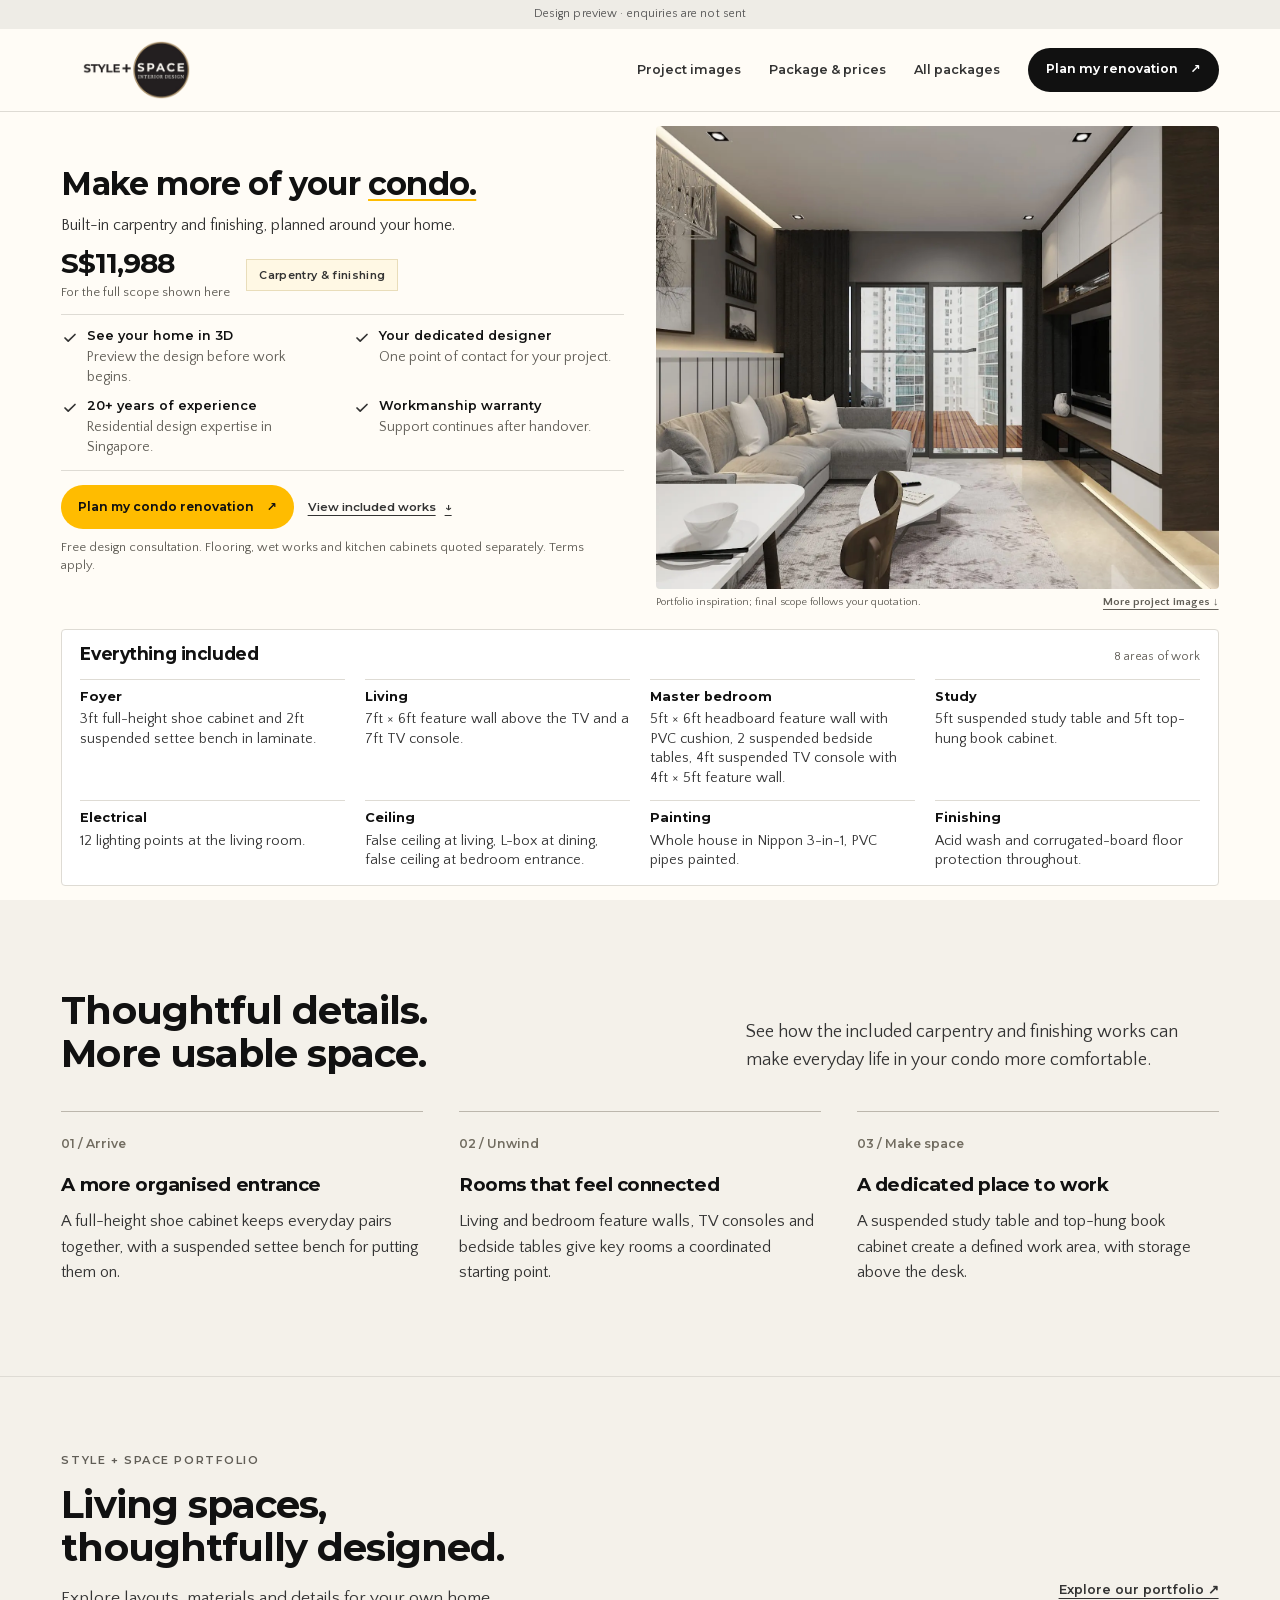
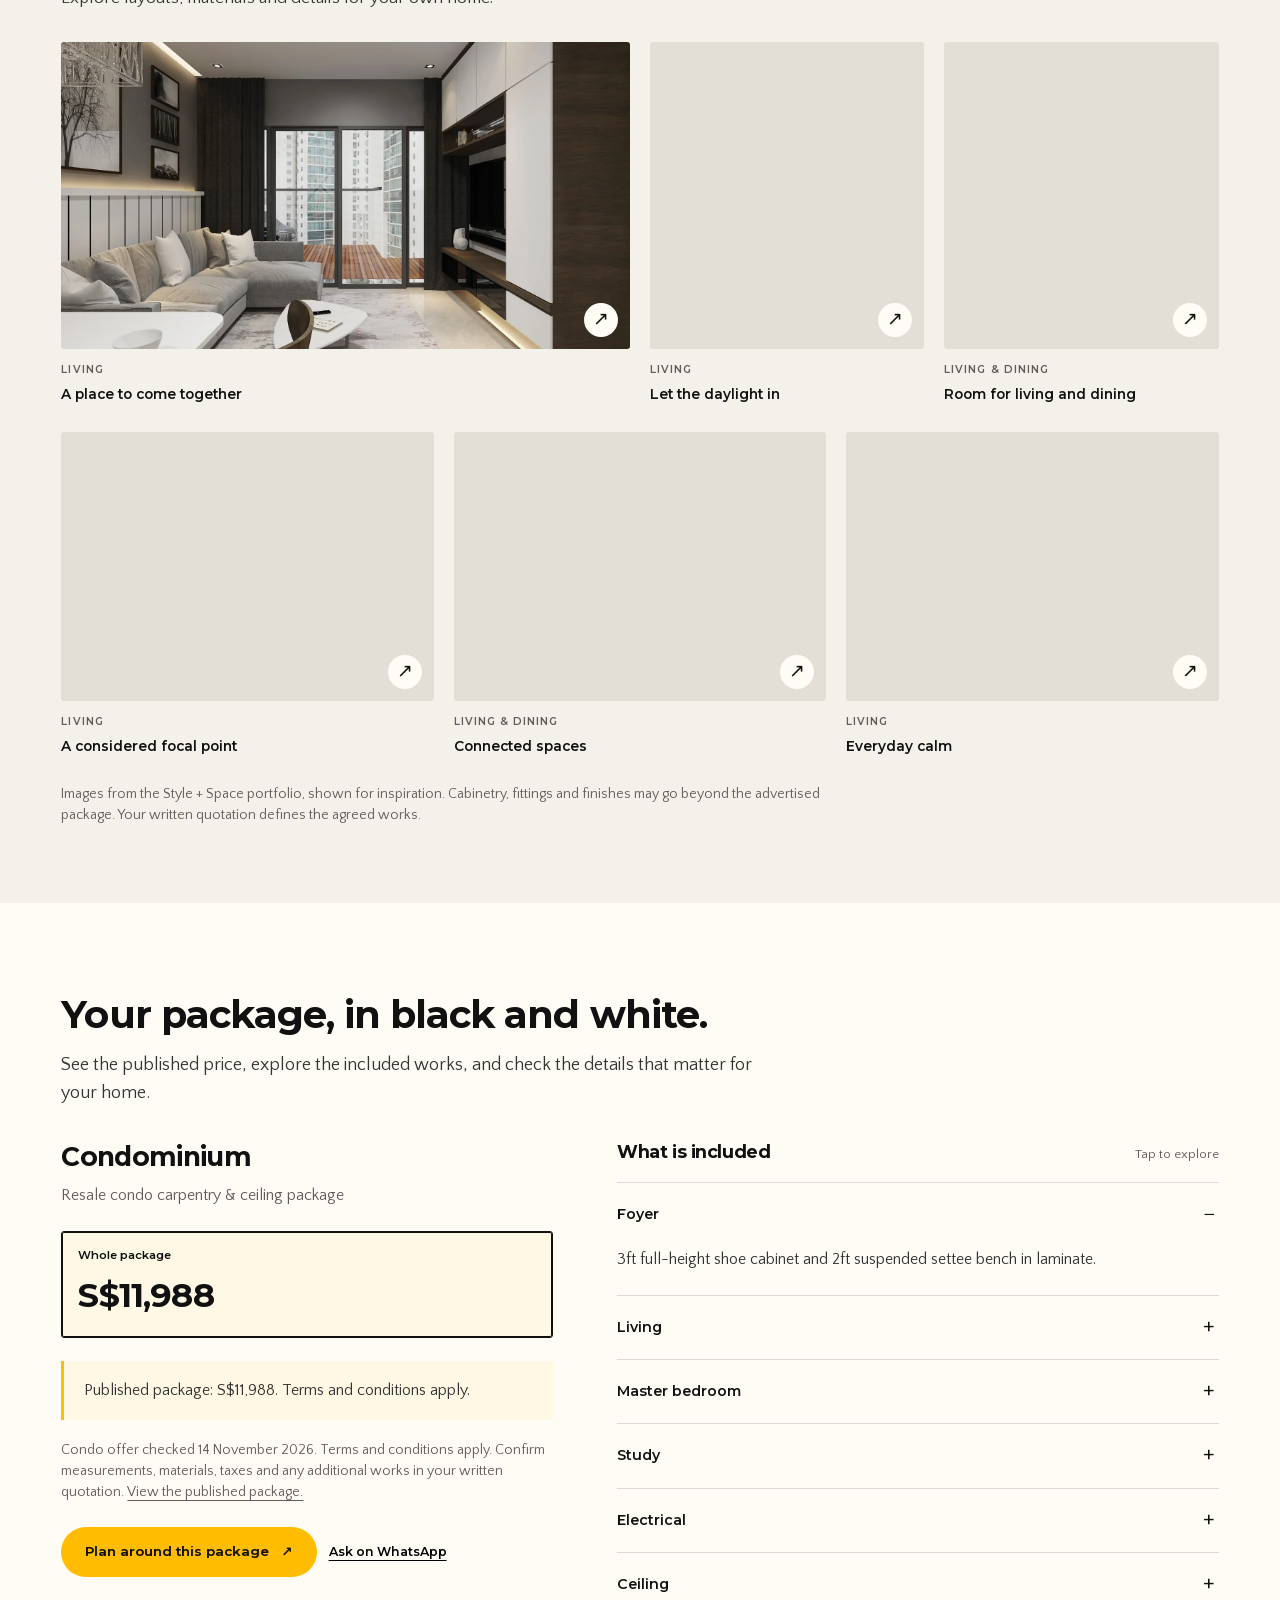
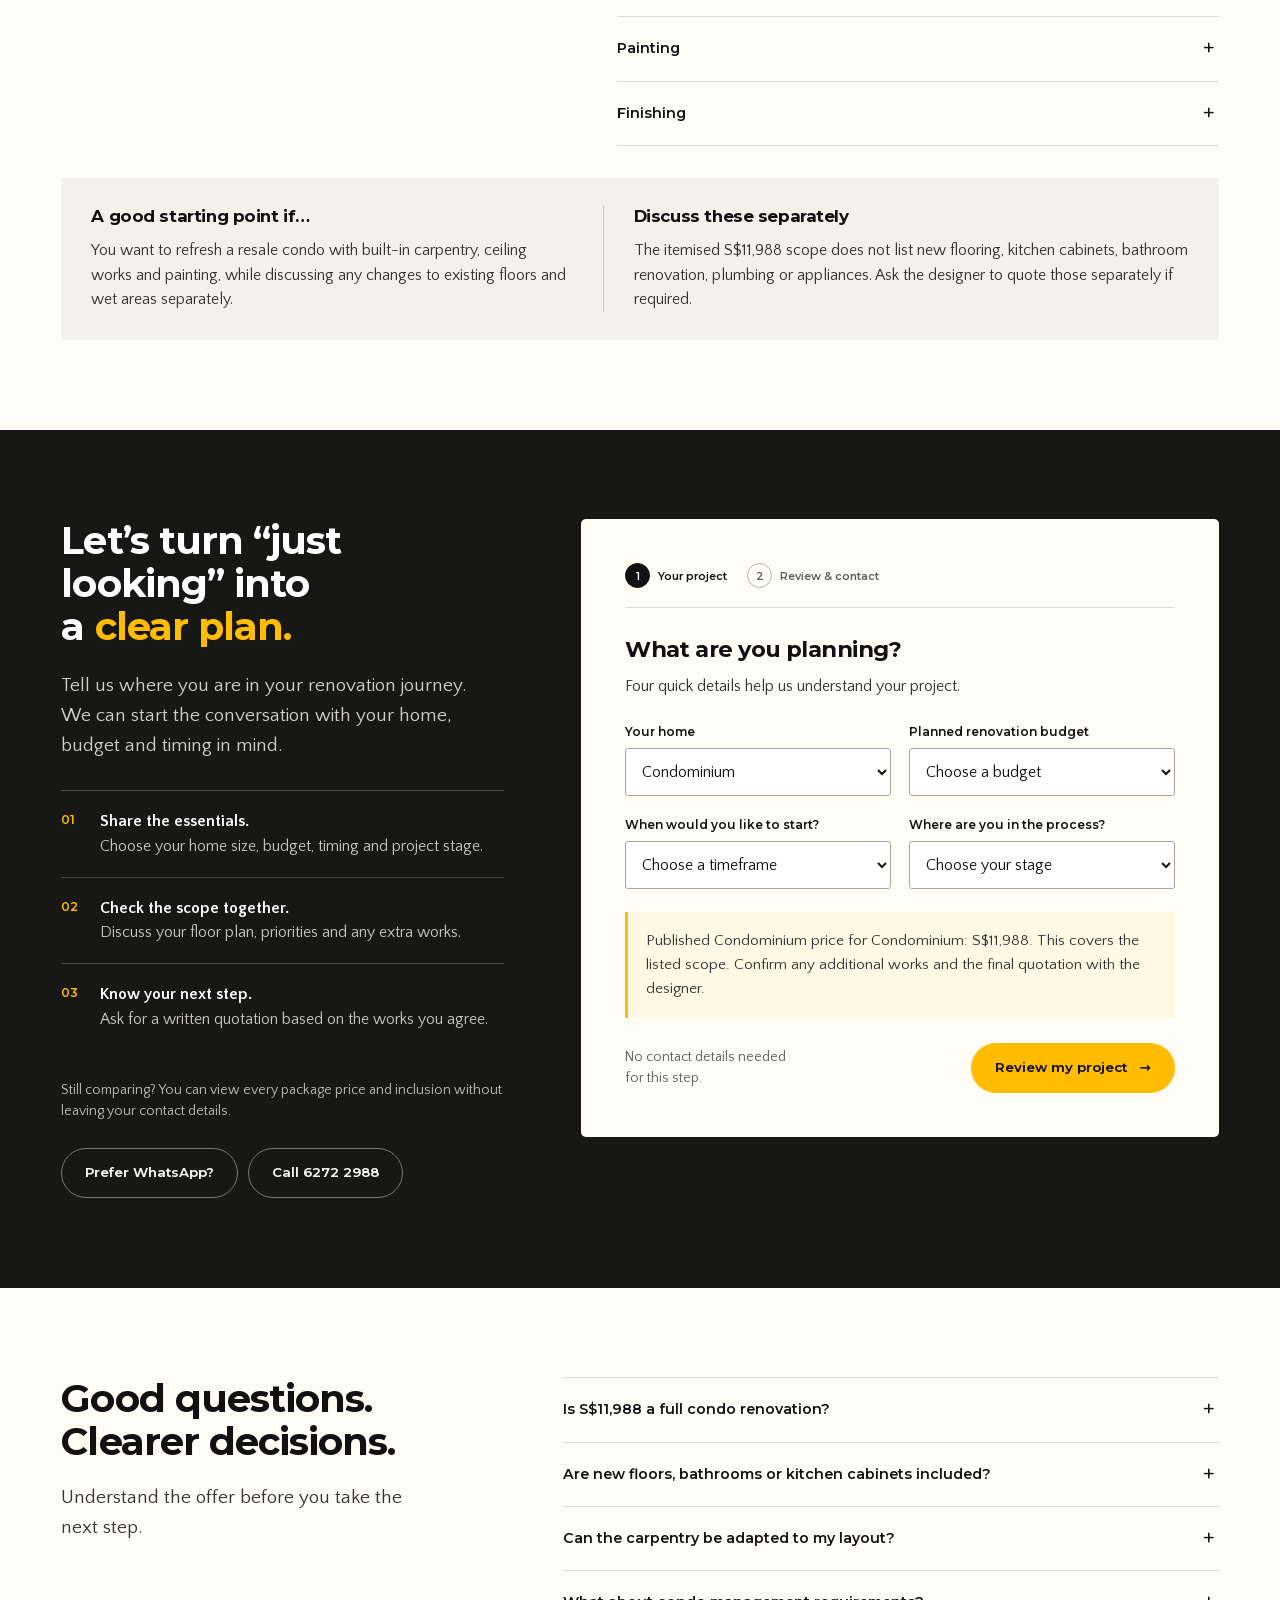
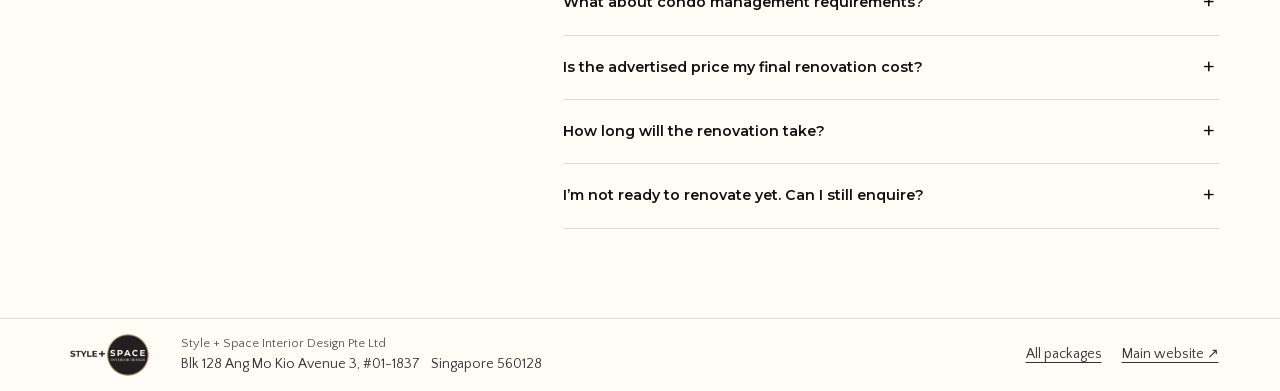
==== commit e127551d: "Add four verified condo hero benefits" ====
--- a/condominium/index.html
+++ b/condominium/index.html
@@ -9,10 +9,10 @@
   <title>Condo Carpentry &amp; Renovation Package | Style + Space — Preview</title>
   <meta name="description" content="Explore the S$11,988 condominium carpentry and finishing package. See the room-by-room benefits, included scope and items to discuss separately.">
   <link rel="icon" type="image/png" href="../assets/img/logo-dark.png">
-  <link rel="stylesheet" href="../assets/styles.css?v=20261116-condo-viewport">
+  <link rel="stylesheet" href="../assets/styles.css?v=20261116-condo-perks">
   <link rel="preload" href="../assets/fonts/Montserrat-VF.woff2" as="font" type="font/woff2" crossorigin>
   <script src="../assets/packages.js?v=20261116-higgsfield-icons" defer></script>
-  <script src="../assets/app.js?v=20261116-higgsfield-icons" defer></script>
+  <script src="../assets/app.js?v=20261116-condo-perks" defer></script>
 </head>
 <body data-page="condo">
 <a class="skip" href="#main">Skip to content</a>
@@ -34,16 +34,22 @@
       <div class="hero-grid condo-hero-grid">
         <div class="hero-copy">
           <h1 id="hero-title">Make more of your <em class="mark">condo.</em></h1>
-          <p class="lead" id="hero-lead">Room-by-room carpentry, lighting, ceilings and painting — one clearly defined package.</p>
+          <p class="lead" id="hero-lead">Built-in carpentry and finishing, planned around your home.</p>
           <div class="hero-price">
             <div><span class="price" id="hero-price">S$11,988</span><span class="fine" id="hero-price-note">For the full scope shown here</span></div>
             <span class="badge" id="hero-badge">Carpentry &amp; finishing</span>
           </div>
+          <ul class="condo-perks" aria-label="Design support and peace of mind">
+            <li><strong>See your home in 3D</strong><span>Preview the design before work begins.</span></li>
+            <li><strong>Your dedicated designer</strong><span>One point of contact for your project.</span></li>
+            <li><strong>20+ years of experience</strong><span>Residential design expertise in Singapore.</span></li>
+            <li><strong>Workmanship warranty</strong><span>Support continues after handover.</span></li>
+          </ul>
           <div class="actions hero-actions">
             <a class="btn btn-gold" href="#plan" data-event="plan_open" data-location="hero">Plan my condo renovation <span aria-hidden="true">↗</span></a>
             <a class="hero-detail-link" href="#hero-inclusions">View included works <span aria-hidden="true">↓</span></a>
           </div>
-          <p class="fine" id="hero-scope-note">Flooring, wet works and kitchen cabinets quoted separately. Terms apply.</p>
+          <p class="fine" id="hero-scope-note">Free design consultation. Flooring, wet works and kitchen cabinets quoted separately. Terms apply.</p>
         </div>
         <figure class="hero-art">
           <img class="hero-photo" id="hero-photo" src="../assets/img/living-6.webp" alt="Living room with a grey sofa, a dark TV wall, built-in console and glazed balcony doors" width="1600" height="960" fetchpriority="high">
@@ -64,11 +70,7 @@
         </aside>
 
       </div>
-      <div class="trustline" role="group" aria-label="What to expect">
-        <strong>Published prices &amp; itemised scope</strong>
-        <strong>3D drawings before work starts</strong>
-        <strong>Free design consultation</strong>
-      </div>
+
     </div>
   </section>
 
--- a/assets/styles.css
+++ b/assets/styles.css
@@ -111,15 +111,23 @@
   .hero-gift .gift-terms{padding:0 16px 13px}
 }
 
+/* Verified service benefits are part of the condo offer, above the main action. */
+.condo-perks{display:grid;grid-template-columns:repeat(2,minmax(0,1fr));gap:14px 24px;list-style:none;padding:16px 0;margin:0 0 18px;border-block:1px solid var(--line)}
+.condo-perks li{position:relative;padding-left:26px;min-width:0}
+.condo-perks li::before{content:'';position:absolute;left:0;top:2px;width:18px;height:18px;background:url('./img/check.svg') center/18px 18px no-repeat}
+.condo-perks strong{display:block;font:600 .8rem/1.4 Montserrat,system-ui,sans-serif;color:var(--ink)}
+.condo-perks span{display:block;font-size:.88rem;line-height:1.4;margin-top:3px;color:var(--muted)}
+@media(max-width:520px){.condo-perks{grid-template-columns:1fr;gap:12px;padding-block:14px;margin-bottom:20px}.condo-perks span{font-size:.92rem}}
+
 /* Keep the complete condo offer in the first desktop viewport, including site chrome. */
 @media (min-width:1200px) and (min-height:700px), (min-width:1024px) and (max-width:1199px) and (min-height:768px){
   body[data-page="condo"] .hero{height:calc(100svh - 112px);min-height:0;padding-block:14px;display:flex}
-  body[data-page="condo"] .hero>.wrap{display:grid;grid-template-rows:minmax(0,1fr) auto;gap:10px;min-height:0}
+  body[data-page="condo"] .hero>.wrap{display:grid;grid-template-rows:minmax(0,1fr);min-height:0}
   .condo-hero-grid{grid-template-columns:1fr 1fr;grid-template-rows:minmax(0,1fr) auto;gap:14px 32px;min-height:0}
   .condo-hero-grid .hero-copy{max-width:none;min-width:0}
   .condo-hero-grid .hero-copy h1{font-size:clamp(1.9rem,2.5vw,2.8rem);max-width:none;margin-bottom:12px}
   .condo-hero-grid .hero-copy>.lead{font-size:1rem;line-height:1.4;max-width:54ch;margin-bottom:0}
-  .condo-hero-grid .hero-price{margin-block:14px;gap:16px;flex-wrap:nowrap}
+  .condo-hero-grid .hero-price{margin-block:12px;gap:16px;flex-wrap:nowrap}
   .condo-hero-grid .hero-price .price{font-size:1.75rem}
   .condo-hero-grid .hero-price .fine{font-size:.8rem;margin-top:4px}
   .condo-hero-grid .hero-actions{gap:8px 14px;margin-bottom:10px}
@@ -138,6 +146,13 @@
   .condo-inclusion-grid>li{padding-top:9px}
   .condo-inclusion-grid h3{font-size:.8rem;margin-bottom:5px}
   .condo-inclusion-grid p{font-size:clamp(.9rem,1.5vh,.98rem);line-height:1.35}
-  body[data-page="condo"] .hero .trustline{margin-top:0;padding-top:10px;gap:10px 18px}
-  body[data-page="condo"] .hero .trustline strong{font-size:.7rem}
+  .condo-perks{gap:10px 20px;padding-block:12px;margin-bottom:14px}
 }
+
+@media (min-width:1024px) and (max-height:849px){
+  .condo-perks{gap:7px 18px;padding-block:9px;margin-bottom:10px}
+  .condo-perks strong{font-size:.76rem;line-height:1.4}
+  .condo-perks span{display:none}
+  .condo-hero-grid .hero-price{margin-block:10px}
+  .condo-hero-grid .hero-copy>.fine{font-size:.76rem;line-height:1.35}
+}
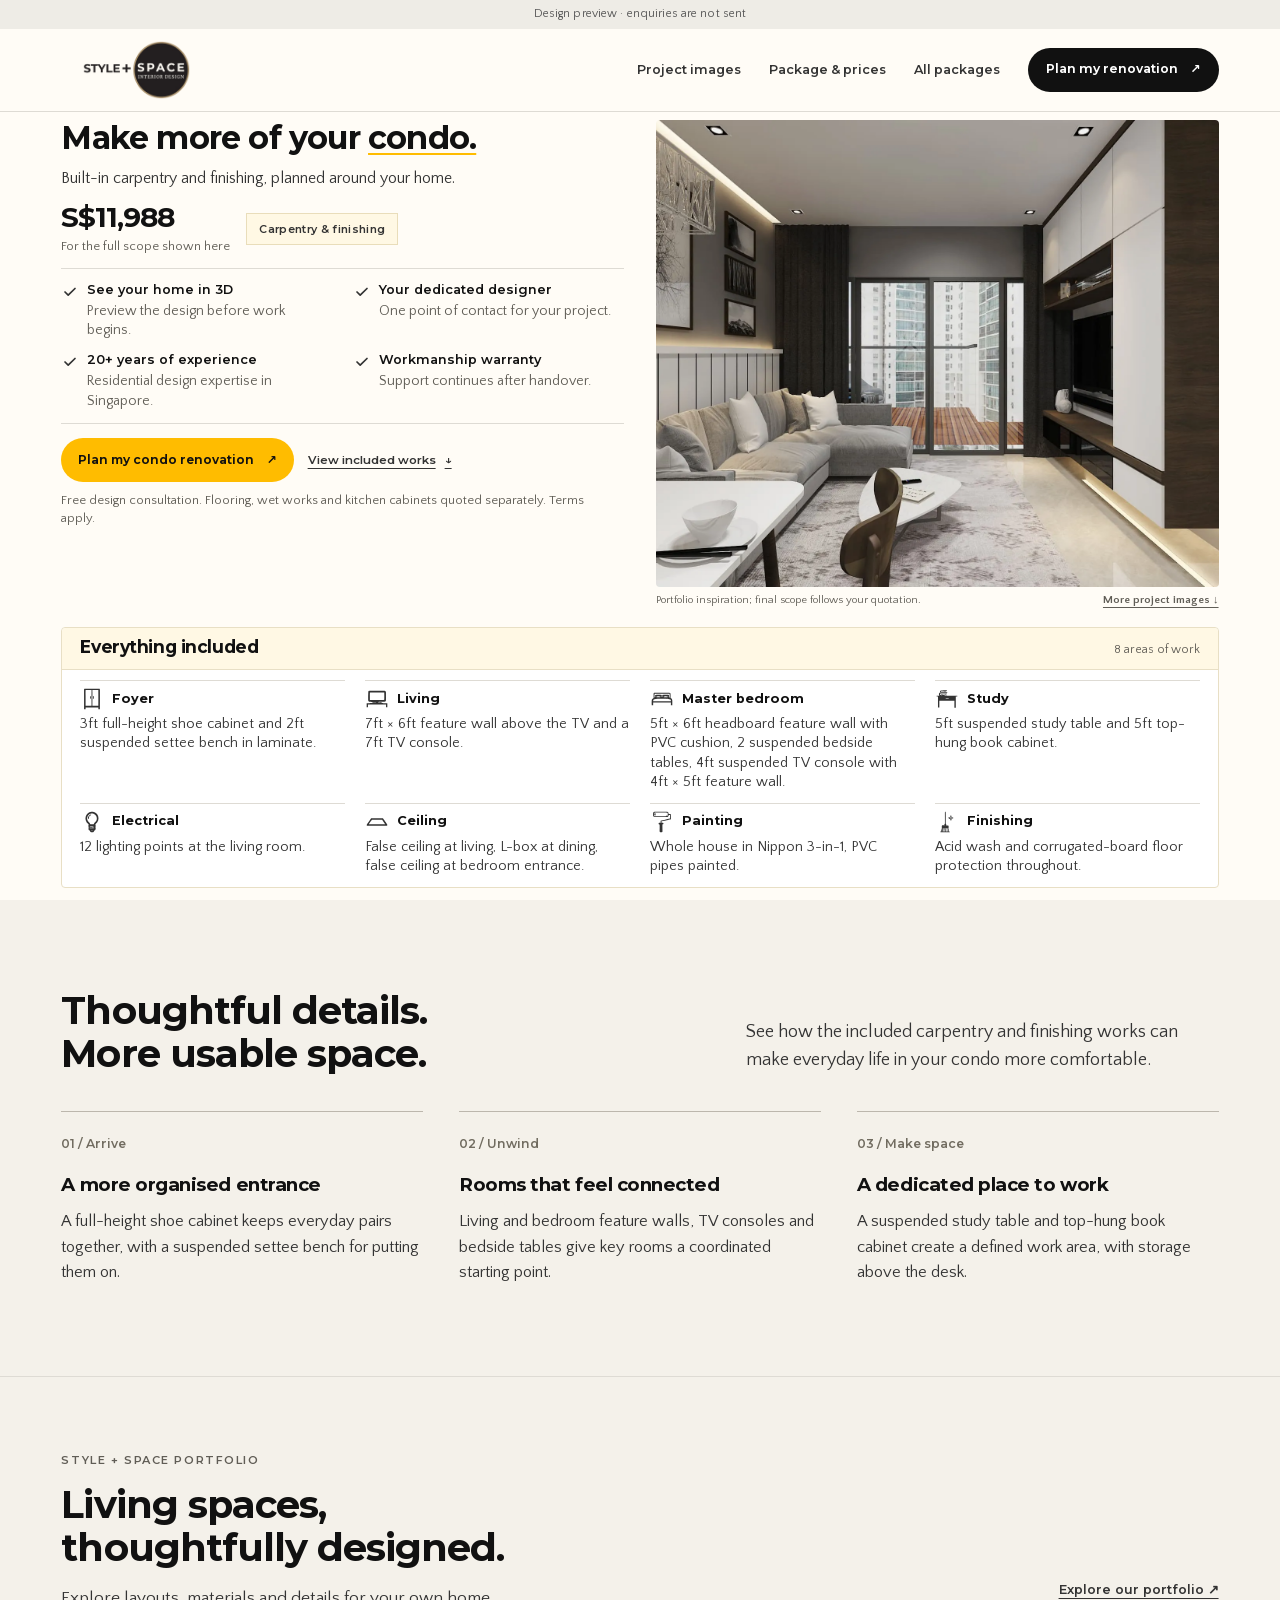
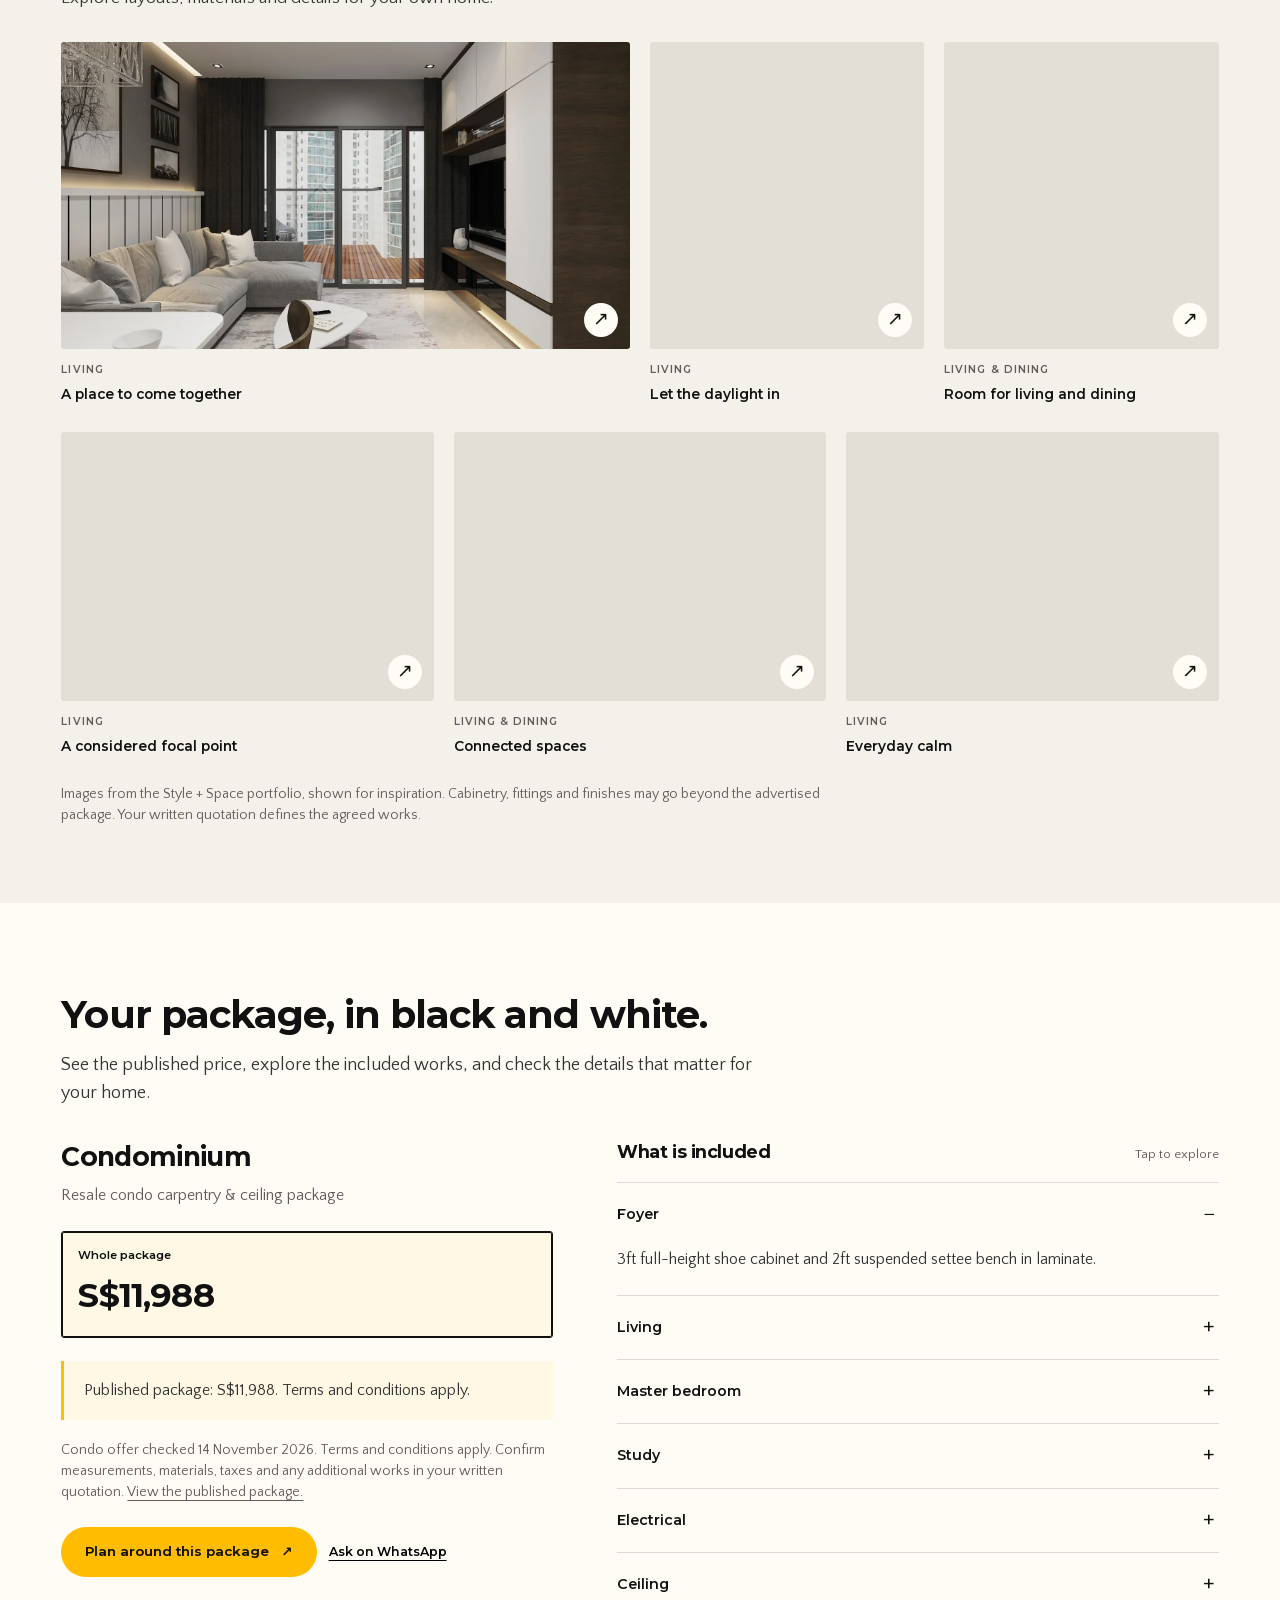
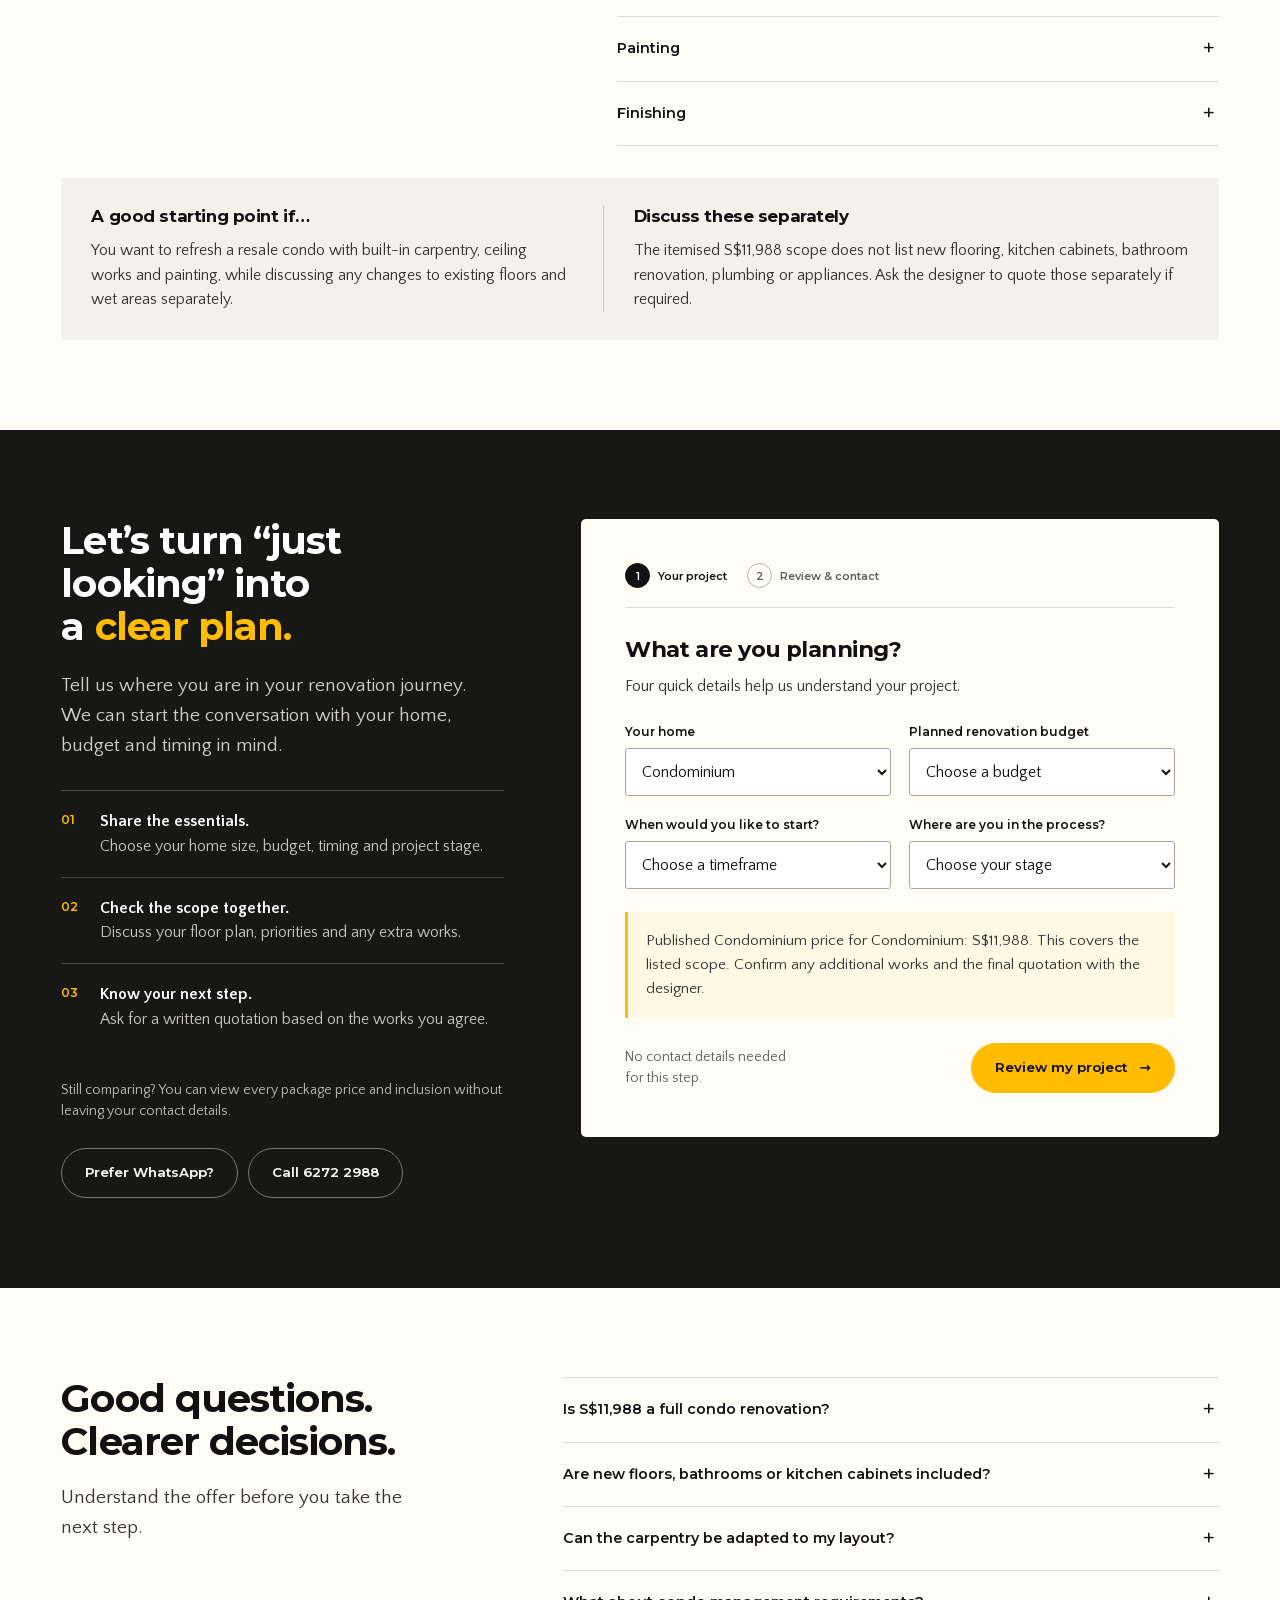
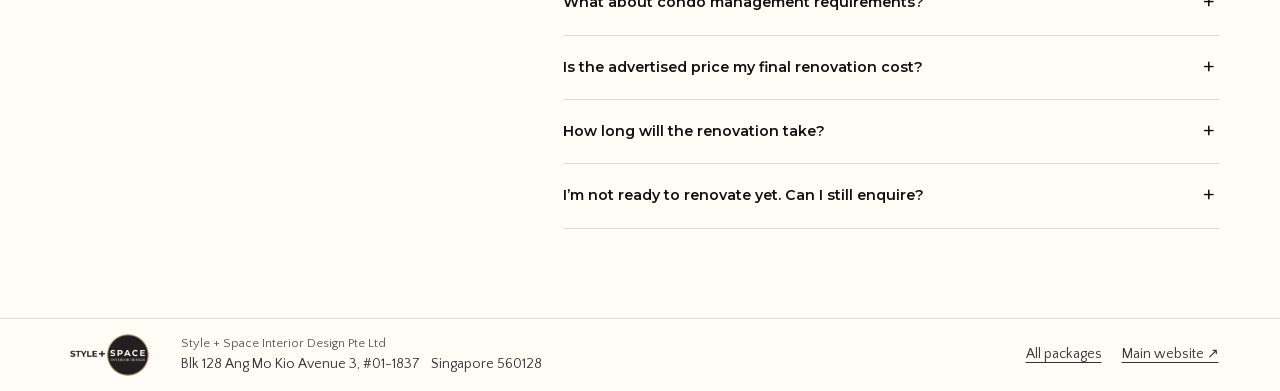
==== commit c15f24e7: "Add included-work icons and reduce condo top spacing" ====
--- a/condominium/index.html
+++ b/condominium/index.html
@@ -9,10 +9,10 @@
   <title>Condo Carpentry &amp; Renovation Package | Style + Space — Preview</title>
   <meta name="description" content="Explore the S$11,988 condominium carpentry and finishing package. See the room-by-room benefits, included scope and items to discuss separately.">
   <link rel="icon" type="image/png" href="../assets/img/logo-dark.png">
-  <link rel="stylesheet" href="../assets/styles.css?v=20261116-condo-perks">
+  <link rel="stylesheet" href="../assets/styles.css?v=20261116-scope-icons">
   <link rel="preload" href="../assets/fonts/Montserrat-VF.woff2" as="font" type="font/woff2" crossorigin>
-  <script src="../assets/packages.js?v=20261116-higgsfield-icons" defer></script>
-  <script src="../assets/app.js?v=20261116-condo-perks" defer></script>
+  <script src="../assets/packages.js?v=20261116-scope-icons" defer></script>
+  <script src="../assets/app.js?v=20261116-scope-icons" defer></script>
 </head>
 <body data-page="condo">
 <a class="skip" href="#main">Skip to content</a>
@@ -58,14 +58,14 @@
         <aside class="hero-inclusions" id="hero-inclusions" aria-labelledby="hero-inclusions-title">
           <div class="hero-inclusions-head"><h2 id="hero-inclusions-title">Everything included</h2><span>8 areas of work</span></div>
           <ul class="condo-inclusion-grid" id="hero-condo-list">
-            <li><h3>Foyer</h3><p>3ft full-height shoe cabinet and 2ft suspended settee bench in laminate.</p></li>
-            <li><h3>Living</h3><p>7ft × 6ft feature wall above the TV and a 7ft TV console.</p></li>
-            <li><h3>Master bedroom</h3><p>5ft × 6ft headboard feature wall with PVC cushion, 2 suspended bedside tables, 4ft suspended TV console with 4ft × 5ft feature wall.</p></li>
-            <li><h3>Study</h3><p>5ft suspended study table and 5ft top-hung book cabinet.</p></li>
-            <li><h3>Electrical</h3><p>12 lighting points at the living room.</p></li>
-            <li><h3>Ceiling</h3><p>False ceiling at living, L-box at dining, false ceiling at bedroom entrance.</p></li>
-            <li><h3>Painting</h3><p>Whole house in Nippon 3-in-1, PVC pipes painted.</p></li>
-            <li><h3>Finishing</h3><p>Acid wash and corrugated-board floor protection throughout.</p></li>
+            <li><h3><img class="scope-icon" src="../assets/img/scope-icons/foyer.svg" alt="" width="28" height="28">Foyer</h3><p>3ft full-height shoe cabinet and 2ft suspended settee bench in laminate.</p></li>
+            <li><h3><img class="scope-icon" src="../assets/img/scope-icons/living.svg" alt="" width="28" height="28">Living</h3><p>7ft × 6ft feature wall above the TV and a 7ft TV console.</p></li>
+            <li><h3><img class="scope-icon" src="../assets/img/scope-icons/bedroom.svg" alt="" width="28" height="28">Master bedroom</h3><p>5ft × 6ft headboard feature wall with PVC cushion, 2 suspended bedside tables, 4ft suspended TV console with 4ft × 5ft feature wall.</p></li>
+            <li><h3><img class="scope-icon" src="../assets/img/scope-icons/study.svg" alt="" width="28" height="28">Study</h3><p>5ft suspended study table and 5ft top-hung book cabinet.</p></li>
+            <li><h3><img class="scope-icon" src="../assets/img/scope-icons/electrical.svg" alt="" width="28" height="28">Electrical</h3><p>12 lighting points at the living room.</p></li>
+            <li><h3><img class="scope-icon" src="../assets/img/scope-icons/ceiling.svg" alt="" width="28" height="28">Ceiling</h3><p>False ceiling at living, L-box at dining, false ceiling at bedroom entrance.</p></li>
+            <li><h3><img class="scope-icon" src="../assets/img/scope-icons/painting.svg" alt="" width="28" height="28">Painting</h3><p>Whole house in Nippon 3-in-1, PVC pipes painted.</p></li>
+            <li><h3><img class="scope-icon" src="../assets/img/scope-icons/finishing.svg" alt="" width="28" height="28">Finishing</h3><p>Acid wash and corrugated-board floor protection throughout.</p></li>
           </ul>
         </aside>
 
--- a/assets/styles.css
+++ b/assets/styles.css
@@ -38,8 +38,9 @@
 .hero-actions{gap:16px}
 .hero-price .badge{max-width:none}
 .hero-art figcaption{max-width:55%}
+body[data-page="condo"] .hero{padding-top:20px}
 .condo-hero-grid{grid-template-columns:1fr 1fr;grid-template-areas:'intro image' 'inclusions inclusions';gap:32px 48px;align-items:stretch}
-.condo-hero-grid .hero-copy{grid-area:intro;align-self:center;max-width:560px}
+.condo-hero-grid .hero-copy{grid-area:intro;align-self:start;max-width:560px}
 .condo-hero-grid .hero-copy h1{font-size:clamp(2.2rem,3.4vw,3.5rem);max-width:15ch;margin-bottom:20px}
 .condo-hero-grid .hero-copy>.lead{max-width:43ch}
 .condo-hero-grid .hero-price{margin-block:24px;gap:24px}
@@ -49,13 +50,14 @@
 .condo-hero-grid .hero-photo{height:0;min-height:300px;flex:1;width:100%;object-position:center 58%}
 .condo-hero-grid .hero-art figcaption{display:flex;justify-content:space-between;align-items:baseline;gap:8px 20px;max-width:none;flex-wrap:wrap;font-size:.75rem}
 .condo-hero-grid .hero-art figcaption a{margin:0;white-space:nowrap}
-.hero-inclusions{grid-area:inclusions;background:white;border:1px solid var(--line);border-radius:4px;padding:24px 28px}
+.hero-inclusions{grid-area:inclusions;background:white;border:1px solid #e8dfc5;border-radius:4px;padding:24px 28px}
 .hero-inclusions-head{display:flex;justify-content:space-between;align-items:baseline;gap:16px;margin-bottom:20px}
 .hero-inclusions-head h2{font-size:1.25rem;letter-spacing:-.025em}
 .hero-inclusions-head>span{font-size:.82rem;color:var(--muted);white-space:nowrap}
 .condo-inclusion-grid{display:grid;grid-template-columns:repeat(4,minmax(0,1fr));gap:22px 28px;list-style:none;padding:0;margin:0}
 .condo-inclusion-grid>li{border-top:1px solid var(--line);padding-top:14px;min-width:0}
-.condo-inclusion-grid h3{font-size:.85rem;letter-spacing:0;margin-bottom:8px}
+.scope-icon{width:28px;height:28px;object-fit:contain;flex-shrink:0}
+.condo-inclusion-grid h3{display:flex;align-items:center;gap:9px;min-height:28px;font-size:.85rem;letter-spacing:0;margin-bottom:8px}
 .condo-inclusion-grid p{font-size:.96rem;line-height:1.5;margin:0}
 @media(min-width:1700px){.condo-hero-grid{gap:32px 64px}.condo-hero-grid .hero-copy{max-width:600px}.hero-inclusions{padding:28px 32px}.condo-inclusion-grid{gap:24px 32px}}
 @media(max-width:1100px){.condo-hero-grid{gap:28px 30px}.hero-inclusions{padding:24px}.condo-inclusion-grid{grid-template-columns:repeat(2,minmax(0,1fr));gap:20px 28px}.hero-included-list{gap:7px 12px;font-size:.96rem}.hero-actions{gap:10px}.hero-price{flex-wrap:wrap;gap:12px 20px}}
@@ -121,7 +123,7 @@
 
 /* Keep the complete condo offer in the first desktop viewport, including site chrome. */
 @media (min-width:1200px) and (min-height:700px), (min-width:1024px) and (max-width:1199px) and (min-height:768px){
-  body[data-page="condo"] .hero{height:calc(100svh - 112px);min-height:0;padding-block:14px;display:flex}
+  body[data-page="condo"] .hero{height:calc(100svh - 112px);min-height:0;padding-block:8px 12px;display:flex}
   body[data-page="condo"] .hero>.wrap{display:grid;grid-template-rows:minmax(0,1fr);min-height:0}
   .condo-hero-grid{grid-template-columns:1fr 1fr;grid-template-rows:minmax(0,1fr) auto;gap:14px 32px;min-height:0}
   .condo-hero-grid .hero-copy{max-width:none;min-width:0}
@@ -134,7 +136,7 @@
   .condo-hero-grid .hero-actions .btn{min-height:44px;padding:10px 16px;font-size:.76rem}
   .condo-hero-grid .hero-detail-link{font-size:.73rem}
   .condo-hero-grid .hero-copy>.fine{font-size:.8rem;line-height:1.4;max-width:60ch}
-  .condo-hero-grid .hero-art{display:grid;grid-template-rows:minmax(0,1fr) auto;gap:6px;min-height:0;max-height:540px;height:100%;align-self:center}
+  .condo-hero-grid .hero-art{display:grid;grid-template-rows:minmax(0,1fr) auto;gap:6px;min-height:0;max-height:540px;height:100%;align-self:start}
   .condo-hero-grid .hero-photo{width:100%;height:100%;min-height:0;object-position:center 58%}
   .condo-hero-grid .hero-art figcaption{font-size:.7rem;line-height:1.3;gap:4px 12px;margin:0}
   .condo-hero-grid .hero-art figcaption a{min-height:20px}
@@ -156,3 +158,16 @@
   .condo-hero-grid .hero-price{margin-block:10px}
   .condo-hero-grid .hero-copy>.fine{font-size:.76rem;line-height:1.35}
 }
+
+/* One pale heading strip and matching pictograms make the scope easier to scan. */
+.hero-inclusions{--scope-pad-y:20px;--scope-pad-x:24px;padding:var(--scope-pad-y) var(--scope-pad-x)}
+.hero-inclusions-head{background:var(--tint);border-bottom:1px solid #e8dfc5;margin:calc(-1 * var(--scope-pad-y)) calc(-1 * var(--scope-pad-x)) 16px;padding:12px var(--scope-pad-x);border-radius:4px 4px 0 0}
+@media(max-width:520px){.hero-inclusions{--scope-pad-y:18px;--scope-pad-x:18px}.hero-inclusions-head{padding-block:12px}.condo-inclusion-grid h3{min-height:28px;gap:10px}}
+@media (min-width:1200px) and (min-height:700px), (min-width:1024px) and (max-width:1199px) and (min-height:768px){
+  .hero-inclusions{--scope-pad-y:10px;--scope-pad-x:18px}
+  .hero-inclusions-head{margin-bottom:10px;padding-block:9px}
+  .condo-inclusion-grid{row-gap:10px}
+  .condo-inclusion-grid>li{padding-top:6px}
+  .condo-inclusion-grid h3{min-height:24px;gap:8px;margin-bottom:4px}
+  .scope-icon{width:24px;height:24px}
+}
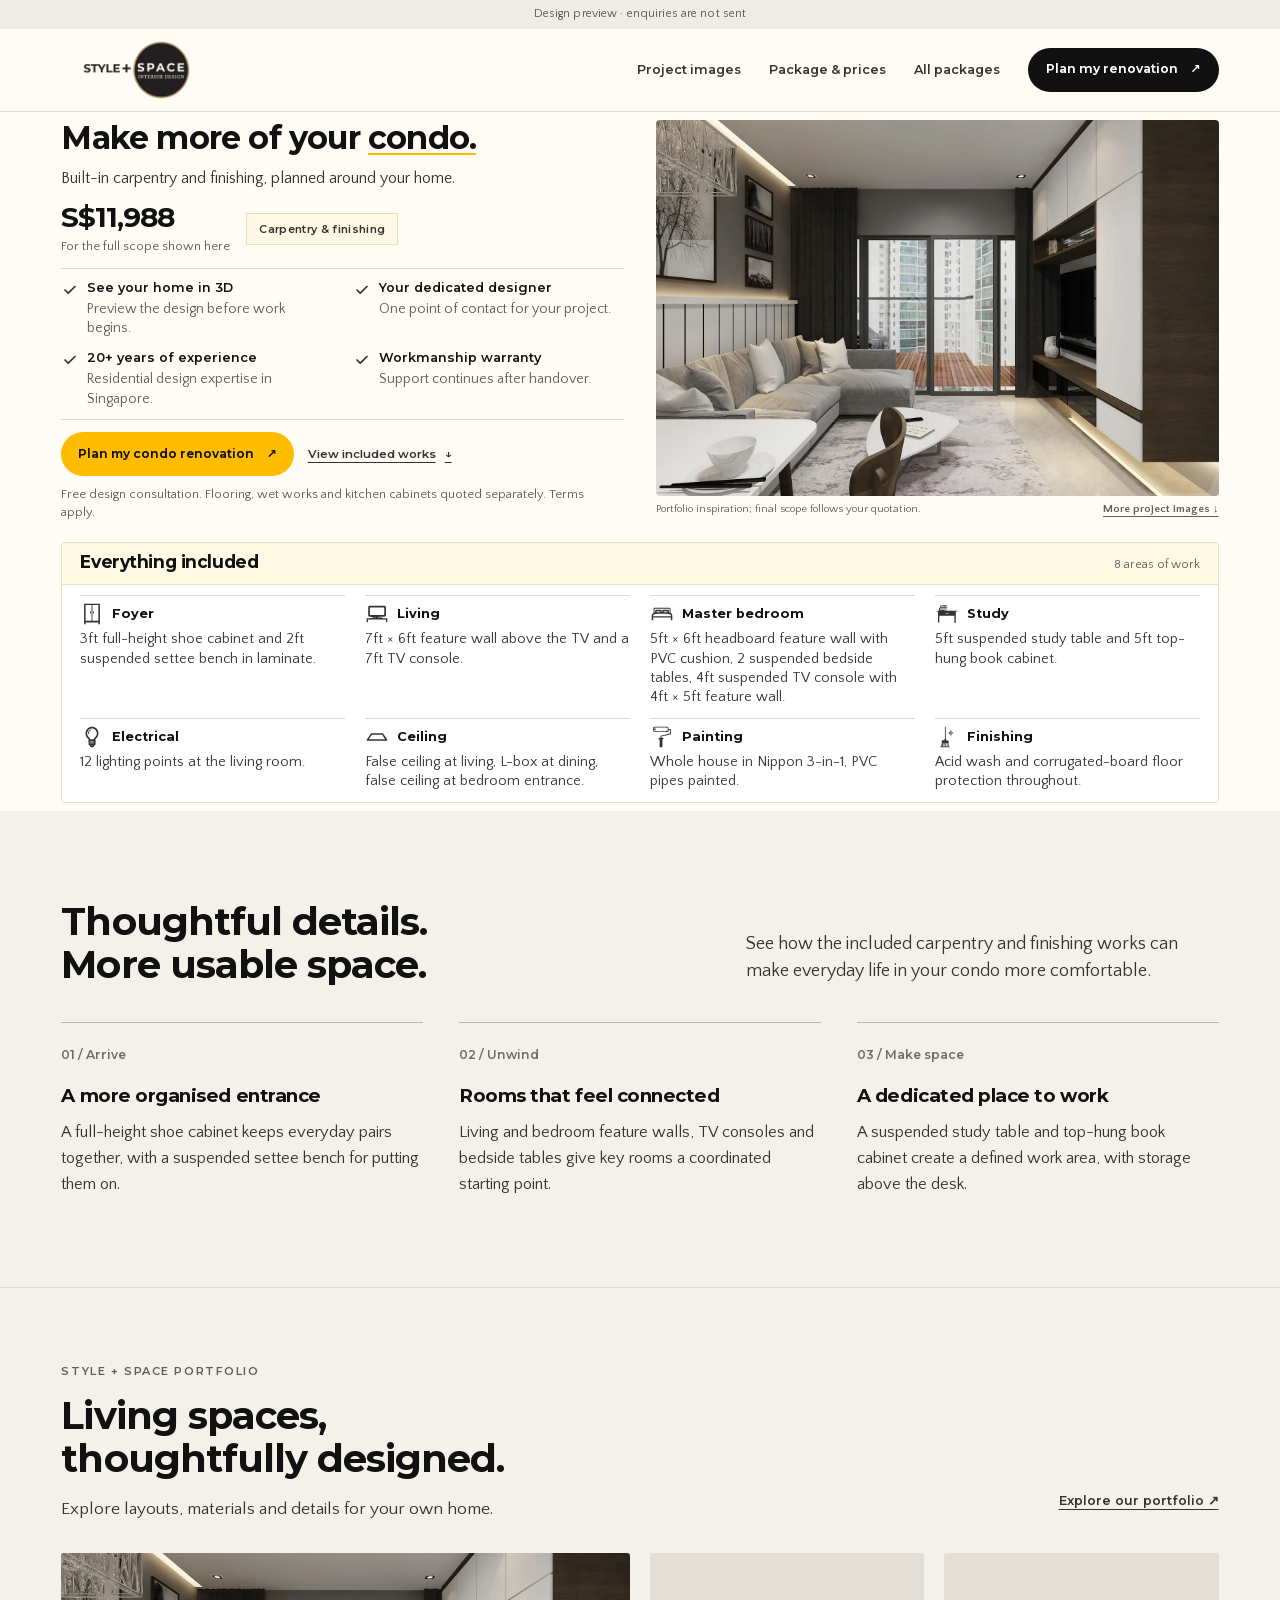
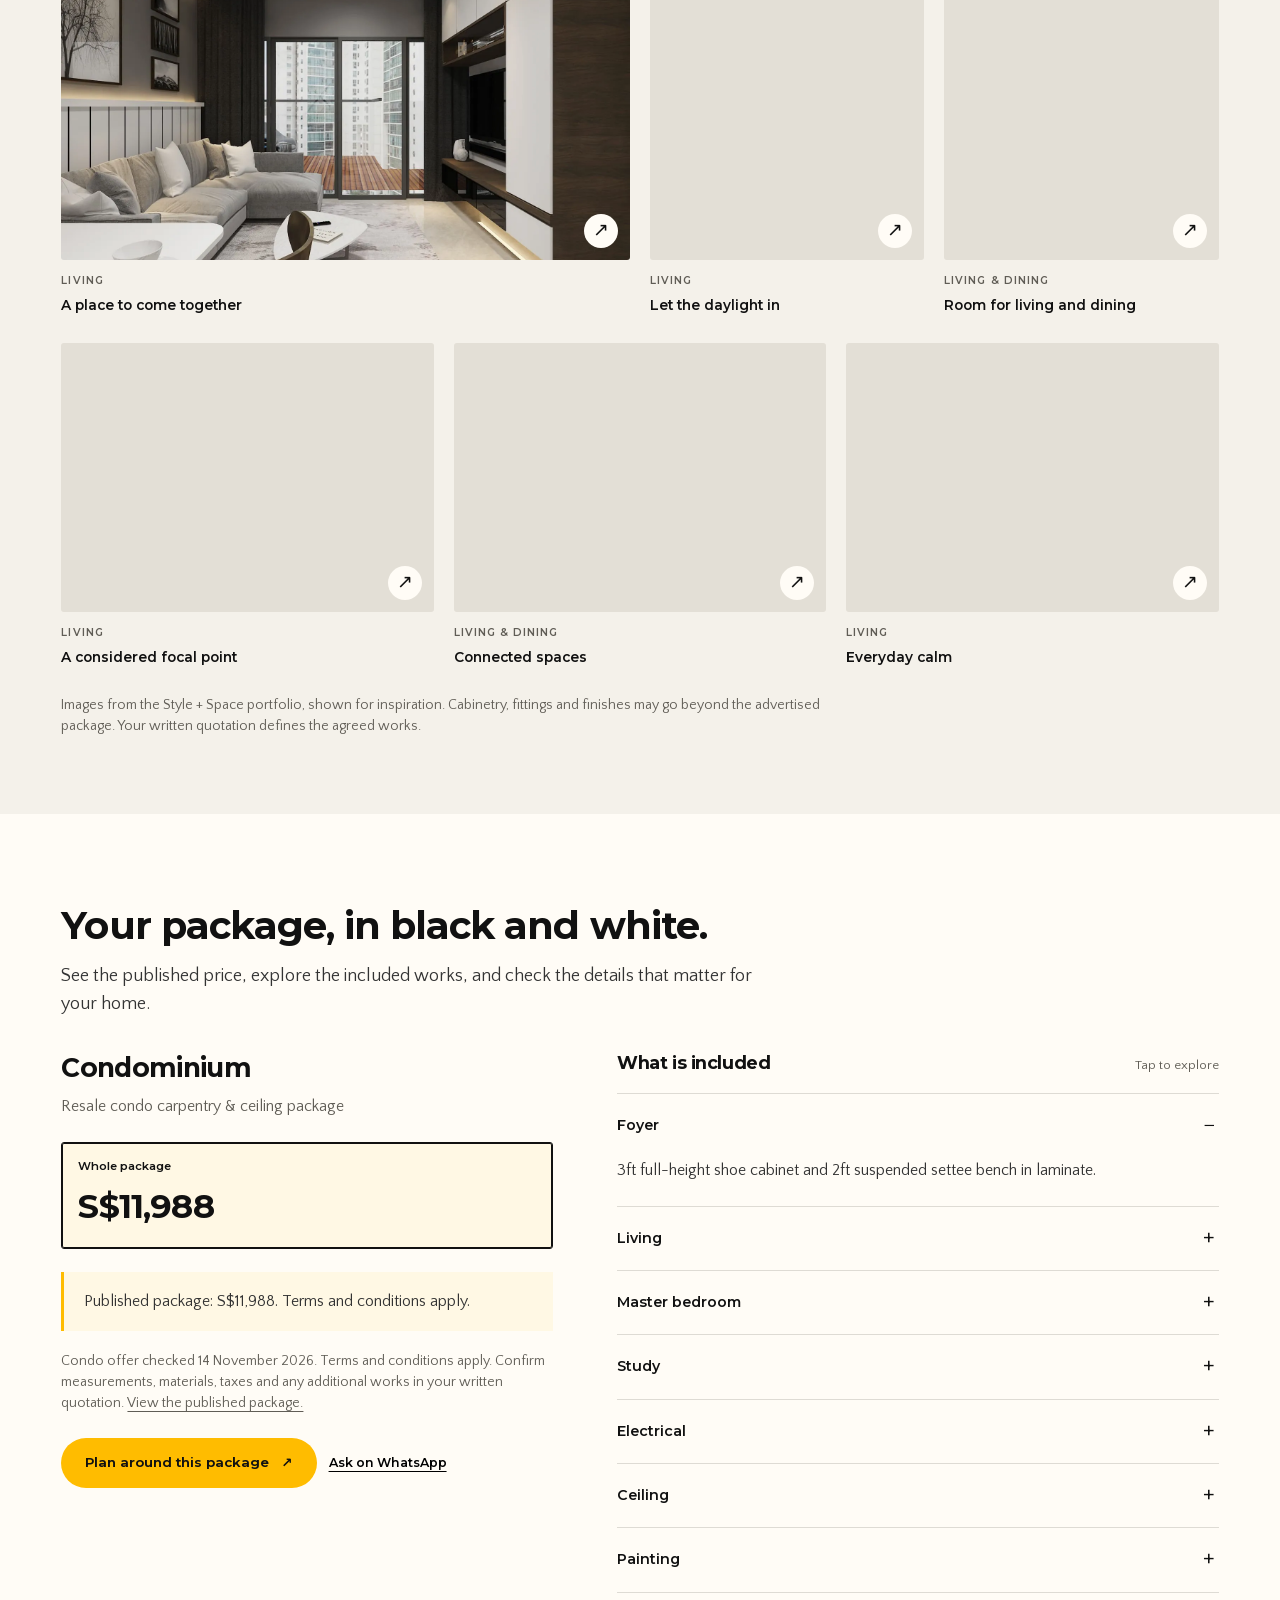
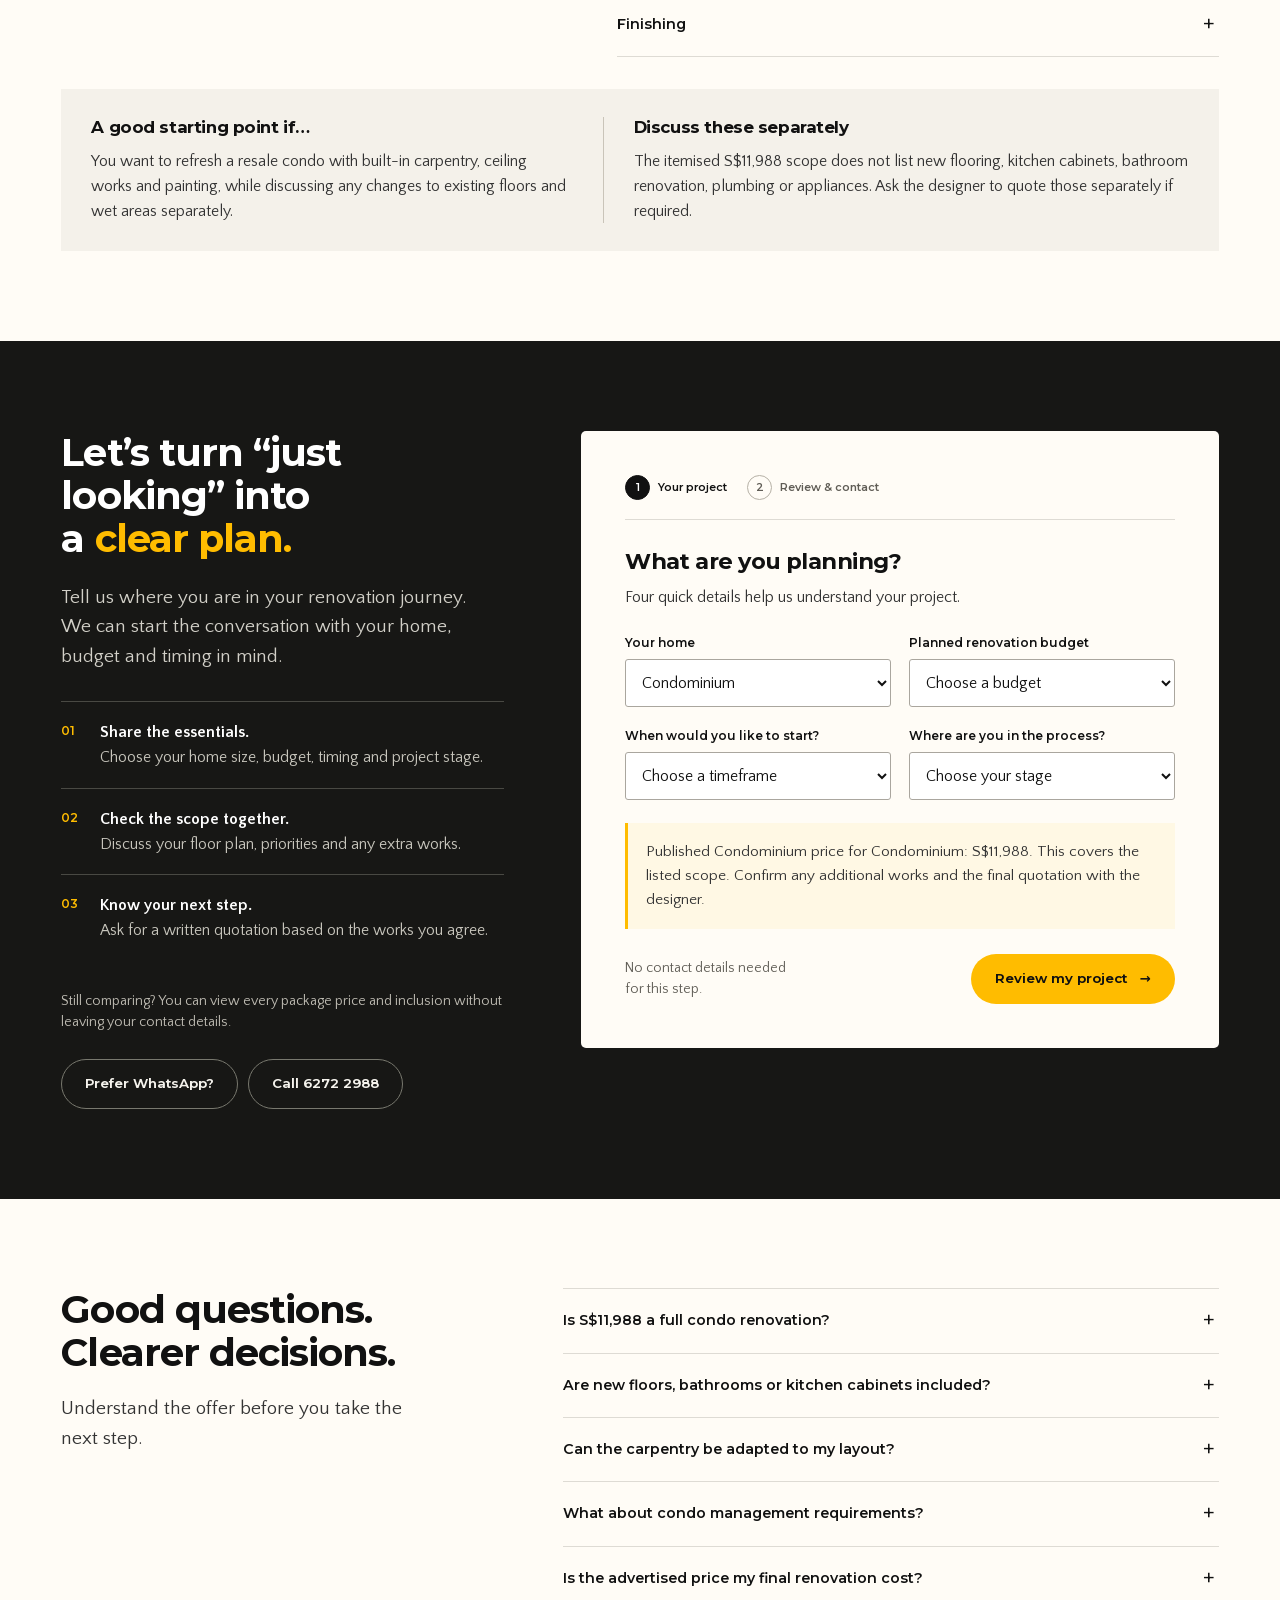
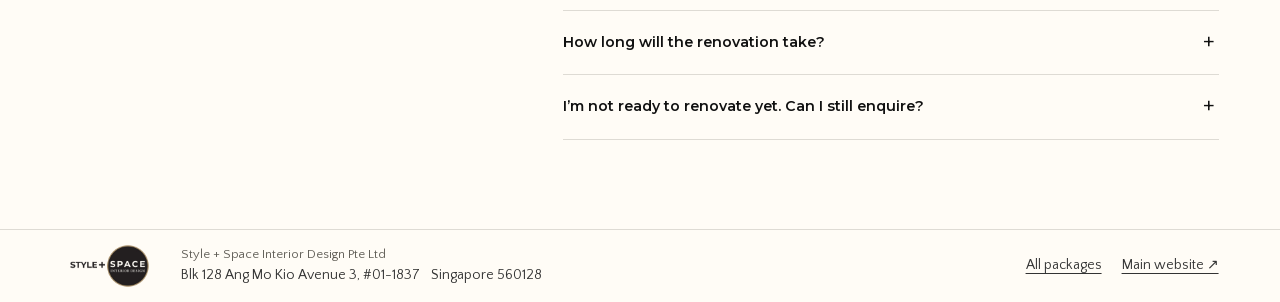
==== commit 3506ae77: "Align condo hero image and copy with compact scope spacing" ====
--- a/condominium/index.html
+++ b/condominium/index.html
@@ -9,7 +9,7 @@
   <title>Condo Carpentry &amp; Renovation Package | Style + Space — Preview</title>
   <meta name="description" content="Explore the S$11,988 condominium carpentry and finishing package. See the room-by-room benefits, included scope and items to discuss separately.">
   <link rel="icon" type="image/png" href="../assets/img/logo-dark.png">
-  <link rel="stylesheet" href="../assets/styles.css?v=20261116-scope-icons">
+  <link rel="stylesheet" href="../assets/styles.css?v=20261116-condo-alignment">
   <link rel="preload" href="../assets/fonts/Montserrat-VF.woff2" as="font" type="font/woff2" crossorigin>
   <script src="../assets/packages.js?v=20261116-scope-icons" defer></script>
   <script src="../assets/app.js?v=20261116-scope-icons" defer></script>
@@ -52,7 +52,9 @@
           <p class="fine" id="hero-scope-note">Free design consultation. Flooring, wet works and kitchen cabinets quoted separately. Terms apply.</p>
         </div>
         <figure class="hero-art">
-          <img class="hero-photo" id="hero-photo" src="../assets/img/living-6.webp" alt="Living room with a grey sofa, a dark TV wall, built-in console and glazed balcony doors" width="1600" height="960" fetchpriority="high">
+          <div class="hero-photo-frame">
+            <img class="hero-photo" id="hero-photo" src="../assets/img/living-6.webp" alt="Living room with a grey sofa, a dark TV wall, built-in console and glazed balcony doors" width="1600" height="960" fetchpriority="high">
+          </div>
           <figcaption>Portfolio inspiration; final scope follows your quotation. <a href="#projects">More project images ↓</a></figcaption>
         </figure>
         <aside class="hero-inclusions" id="hero-inclusions" aria-labelledby="hero-inclusions-title">
--- a/assets/styles.css
+++ b/assets/styles.css
@@ -47,6 +47,7 @@
 .condo-hero-grid .hero-actions{gap:8px 18px}
 .condo-hero-grid .hero-copy>.fine{margin-bottom:0;max-width:52ch}
 .condo-hero-grid .hero-art{grid-area:image;display:flex;flex-direction:column;padding:0;margin:0;min-width:0}
+.condo-hero-grid .hero-photo-frame{display:contents}
 .condo-hero-grid .hero-photo{height:0;min-height:300px;flex:1;width:100%;object-position:center 58%}
 .condo-hero-grid .hero-art figcaption{display:flex;justify-content:space-between;align-items:baseline;gap:8px 20px;max-width:none;flex-wrap:wrap;font-size:.75rem}
 .condo-hero-grid .hero-art figcaption a{margin:0;white-space:nowrap}
@@ -121,11 +122,18 @@
 .condo-perks span{display:block;font-size:.88rem;line-height:1.4;margin-top:3px;color:var(--muted)}
 @media(max-width:520px){.condo-perks{grid-template-columns:1fr;gap:12px;padding-block:14px;margin-bottom:20px}.condo-perks span{font-size:.92rem}}
 
+/* Let the copy set the row height so the photo cannot create empty space below it. */
+@media(min-width:901px){
+  .condo-hero-grid .hero-art{display:grid;grid-template-rows:minmax(0,1fr) auto;gap:6px;min-height:0;align-self:stretch}
+  .condo-hero-grid .hero-photo-frame{display:block;position:relative;min-width:0;min-height:0}
+  .condo-hero-grid .hero-photo{position:absolute;inset:0;width:100%;height:100%;min-height:0}
+}
+
 /* Keep the complete condo offer in the first desktop viewport, including site chrome. */
 @media (min-width:1200px) and (min-height:700px), (min-width:1024px) and (max-width:1199px) and (min-height:768px){
-  body[data-page="condo"] .hero{height:calc(100svh - 112px);min-height:0;padding-block:8px 12px;display:flex}
-  body[data-page="condo"] .hero>.wrap{display:grid;grid-template-rows:minmax(0,1fr);min-height:0}
-  .condo-hero-grid{grid-template-columns:1fr 1fr;grid-template-rows:minmax(0,1fr) auto;gap:14px 32px;min-height:0}
+  body[data-page="condo"] .hero{height:auto;min-height:0;padding-block:8px}
+  body[data-page="condo"] .hero>.wrap{display:block}
+  .condo-hero-grid{grid-template-columns:1fr 1fr;grid-template-rows:auto auto;gap:20px 32px;min-height:0}
   .condo-hero-grid .hero-copy{max-width:none;min-width:0}
   .condo-hero-grid .hero-copy h1{font-size:clamp(1.9rem,2.5vw,2.8rem);max-width:none;margin-bottom:12px}
   .condo-hero-grid .hero-copy>.lead{font-size:1rem;line-height:1.4;max-width:54ch;margin-bottom:0}
@@ -136,8 +144,6 @@
   .condo-hero-grid .hero-actions .btn{min-height:44px;padding:10px 16px;font-size:.76rem}
   .condo-hero-grid .hero-detail-link{font-size:.73rem}
   .condo-hero-grid .hero-copy>.fine{font-size:.8rem;line-height:1.4;max-width:60ch}
-  .condo-hero-grid .hero-art{display:grid;grid-template-rows:minmax(0,1fr) auto;gap:6px;min-height:0;max-height:540px;height:100%;align-self:start}
-  .condo-hero-grid .hero-photo{width:100%;height:100%;min-height:0;object-position:center 58%}
   .condo-hero-grid .hero-art figcaption{font-size:.7rem;line-height:1.3;gap:4px 12px;margin:0}
   .condo-hero-grid .hero-art figcaption a{min-height:20px}
   .hero-inclusions{padding:14px 18px}
@@ -148,10 +154,12 @@
   .condo-inclusion-grid>li{padding-top:9px}
   .condo-inclusion-grid h3{font-size:.8rem;margin-bottom:5px}
   .condo-inclusion-grid p{font-size:clamp(.9rem,1.5vh,.98rem);line-height:1.35}
-  .condo-perks{gap:10px 20px;padding-block:12px;margin-bottom:14px}
+  .condo-perks{gap:10px 20px;padding-block:10px;margin-bottom:12px}
 }
 
 @media (min-width:1024px) and (max-height:849px){
+  .condo-hero-grid{row-gap:8px}
+  body[data-page="condo"] .hero{padding-bottom:8px}
   .condo-perks{gap:7px 18px;padding-block:9px;margin-bottom:10px}
   .condo-perks strong{font-size:.76rem;line-height:1.4}
   .condo-perks span{display:none}
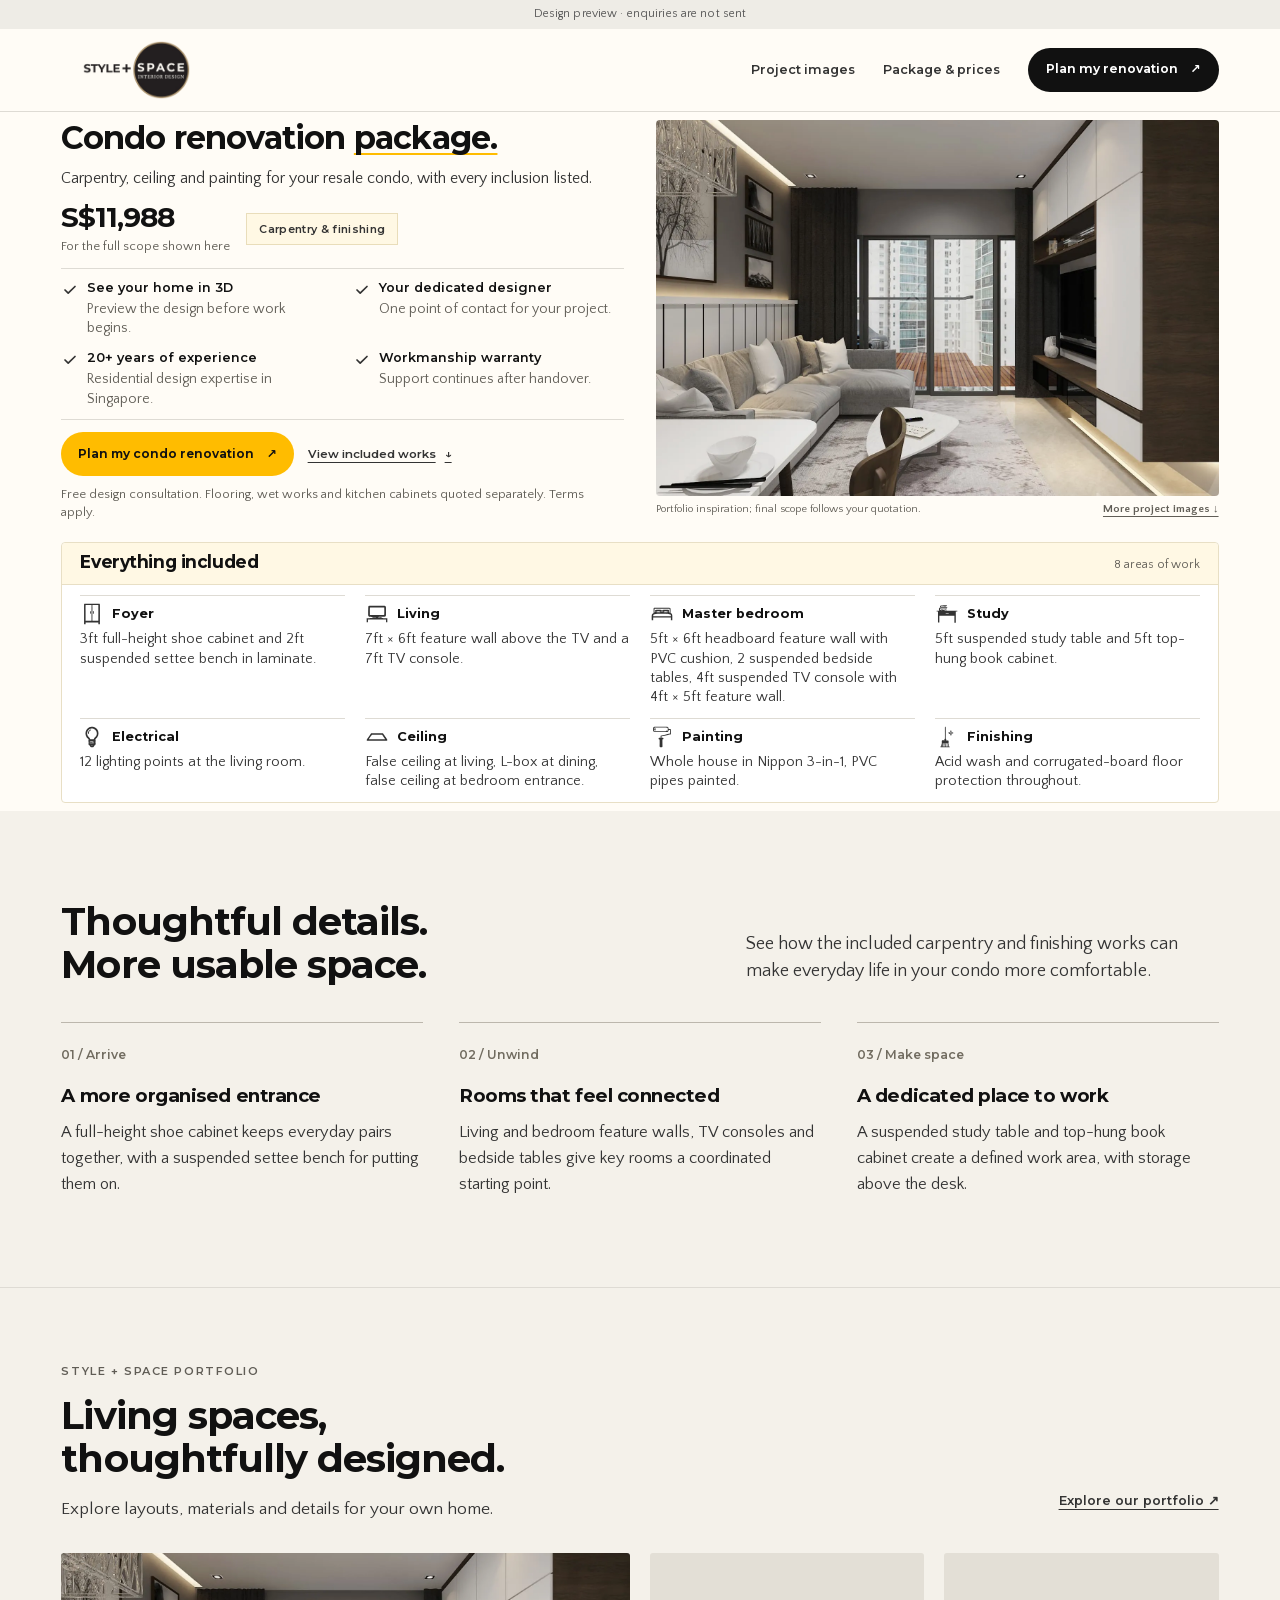
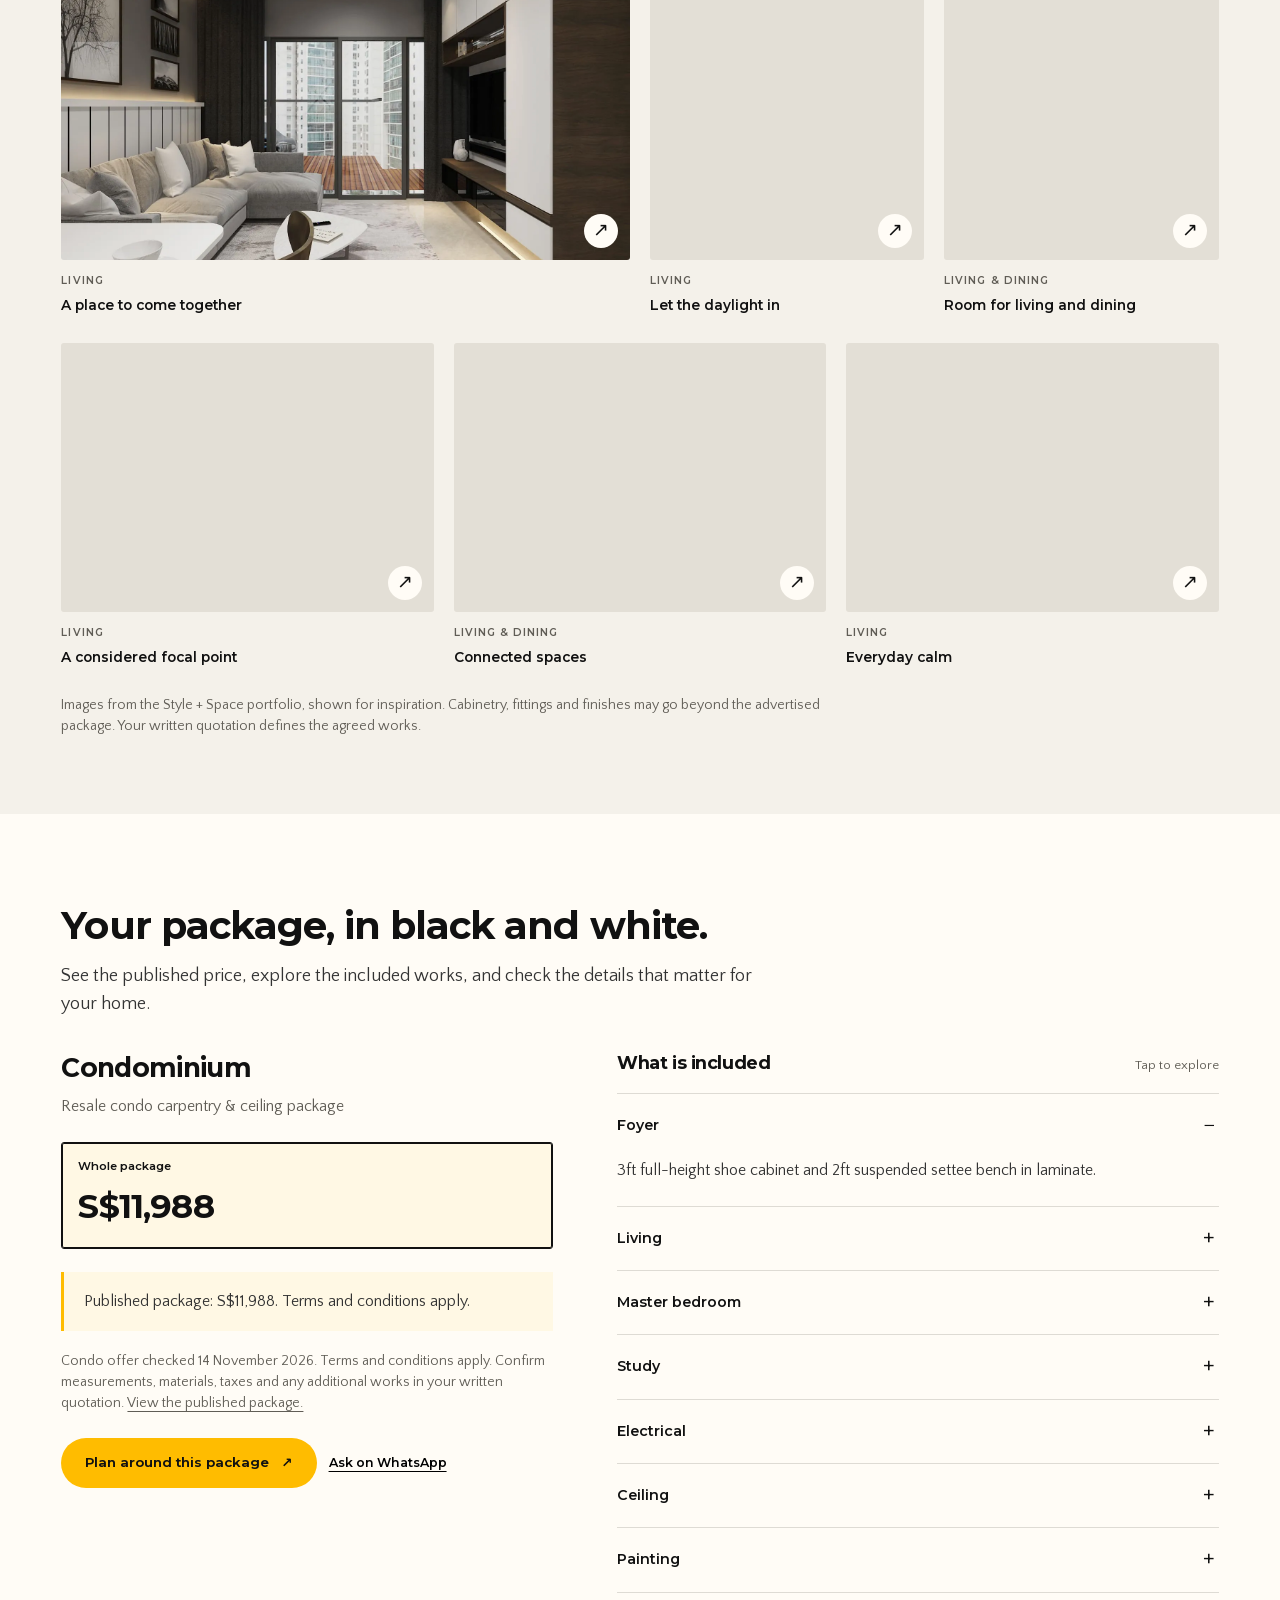
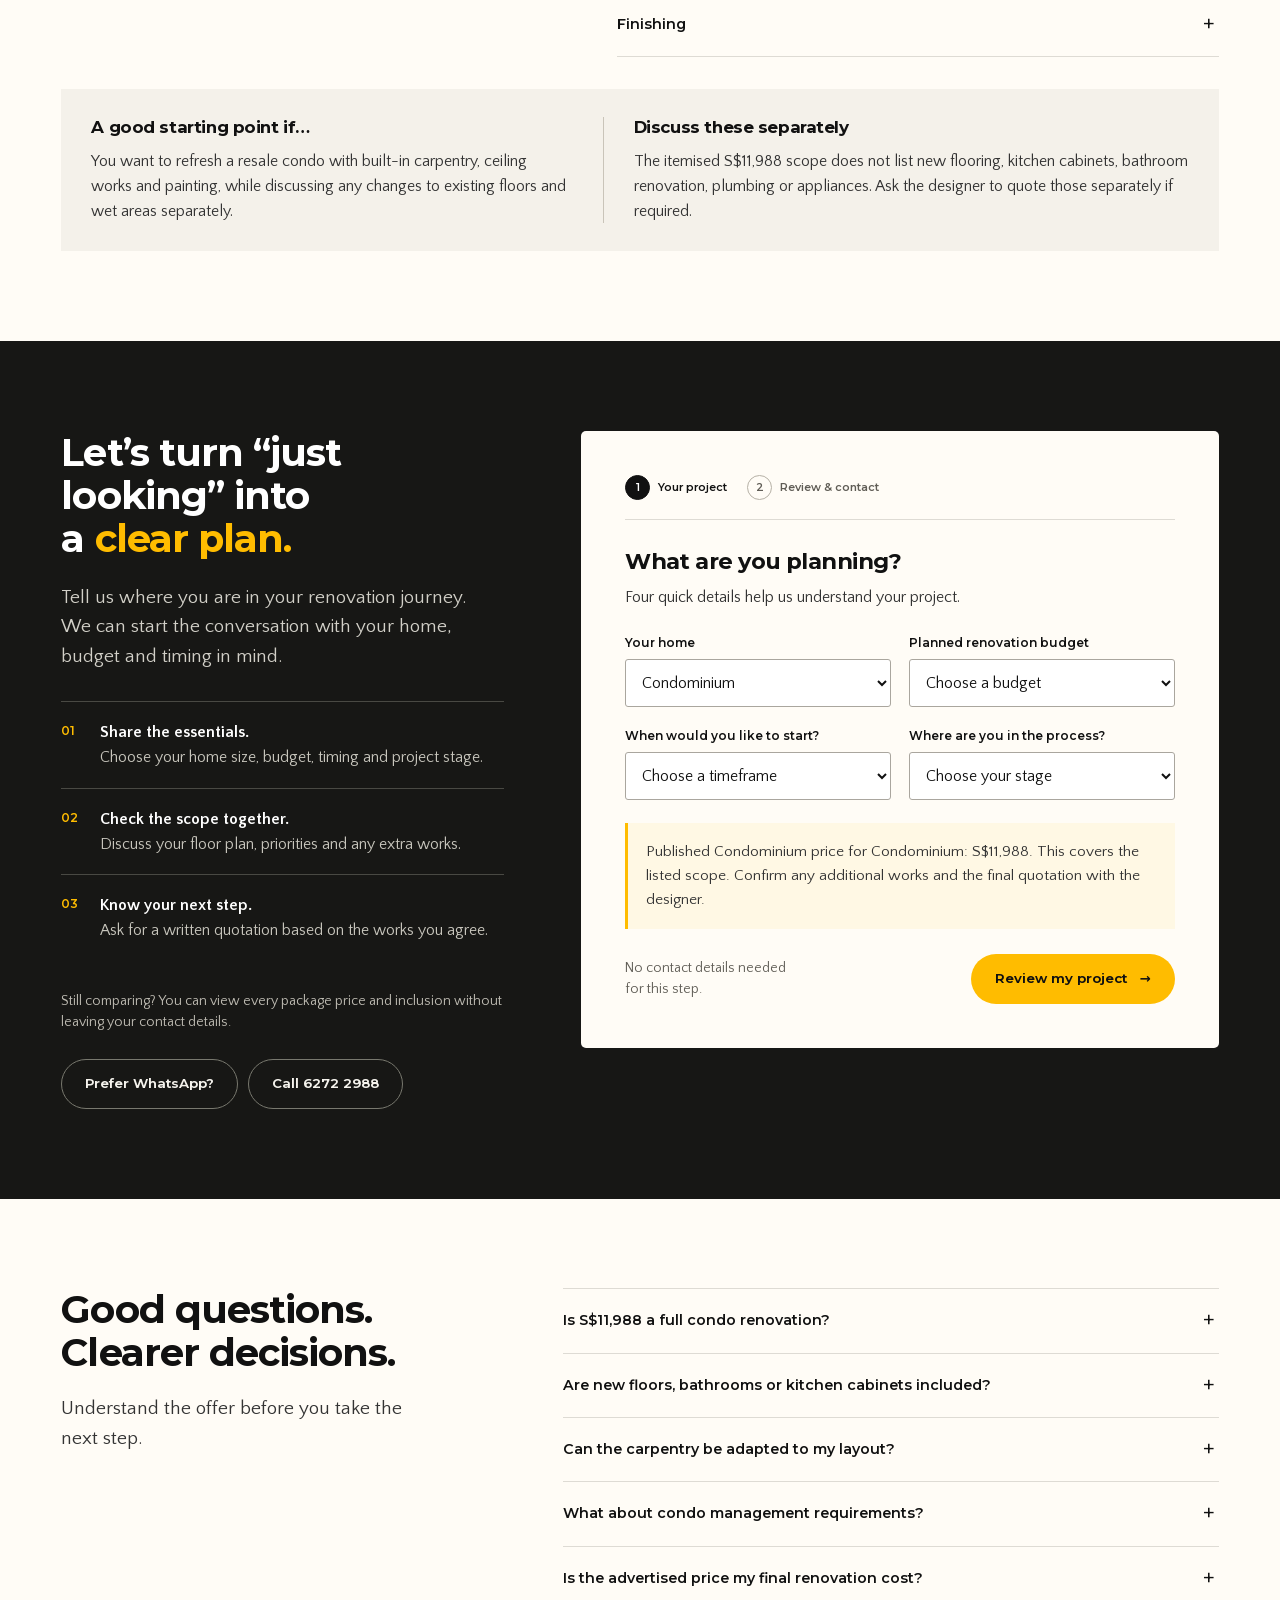
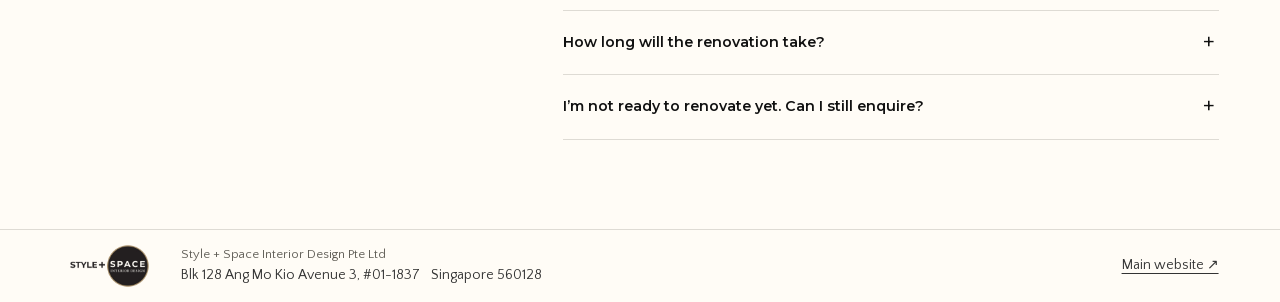
==== commit b51a616b: "Condo ad landing page: ad-matched headline, no HDB cross-links, condo-only planner; add inert taggin" ====
--- a/condominium/index.html
+++ b/condominium/index.html
@@ -11,19 +11,19 @@
   <link rel="icon" type="image/png" href="../assets/img/logo-dark.png">
   <link rel="stylesheet" href="../assets/styles.css?v=20261116-condo-alignment">
   <link rel="preload" href="../assets/fonts/Montserrat-VF.woff2" as="font" type="font/woff2" crossorigin>
+  <script src="../assets/config.js?v=20261118-condo-ads"></script>
   <script src="../assets/packages.js?v=20261116-scope-icons" defer></script>
-  <script src="../assets/app.js?v=20261116-scope-icons" defer></script>
+  <script src="../assets/app.js?v=20261118-condo-ads" defer></script>
 </head>
 <body data-page="condo">
 <a class="skip" href="#main">Skip to content</a>
 <div class="preview-note">Design preview · enquiries are not sent</div>
 <header class="header">
   <div class="wrap header-inner">
-    <a href="../" aria-label="Style + Space packages"><img class="logo" src="../assets/img/logo-dark.png" alt="Style + Space" width="180" height="70"></a>
+    <a href="./" aria-label="Style + Space condo package"><img class="logo" src="../assets/img/logo-dark.png" alt="Style + Space" width="180" height="70"></a>
     <nav class="nav" aria-label="Main navigation">
       <a class="desktop-nav" href="#projects">Project images</a>
       <a class="desktop-nav" href="#package">Package &amp; prices</a>
-      <a href="../" data-link="other-page">All packages</a>
       <a class="btn btn-ink btn-small" href="#plan" data-event="plan_open" data-location="header">Plan my renovation <span aria-hidden="true">↗</span></a>
     </nav>
   </div>
@@ -33,8 +33,8 @@
     <div class="wrap">
       <div class="hero-grid condo-hero-grid">
         <div class="hero-copy">
-          <h1 id="hero-title">Make more of your <em class="mark">condo.</em></h1>
-          <p class="lead" id="hero-lead">Built-in carpentry and finishing, planned around your home.</p>
+          <h1 id="hero-title">Condo renovation <em class="mark">package.</em></h1>
+          <p class="lead" id="hero-lead">Carpentry, ceiling and painting for your resale condo, with every inclusion listed.</p>
           <div class="hero-price">
             <div><span class="price" id="hero-price">S$11,988</span><span class="fine" id="hero-price-note">For the full scope shown here</span></div>
             <span class="badge" id="hero-badge">Carpentry &amp; finishing</span>
@@ -213,7 +213,7 @@
       <p class="fine">Style + Space Interior Design Pte Ltd</p>
       <p>Blk 128 Ang Mo Kio Avenue 3, #01-1837 <span class="footer-postcode">Singapore 560128</span></p>
     </div>
-    <nav class="footer-links" aria-label="Footer navigation"><a href="../" data-link="other-page">All packages</a><a href="https://www.style-plus-space.com/" target="_blank" rel="noopener">Main website ↗</a></nav>
+    <nav class="footer-links" aria-label="Footer navigation"><a href="https://www.style-plus-space.com/" target="_blank" rel="noopener">Main website ↗</a></nav>
   </div>
 </footer>
 <div class="mobile-bar" role="navigation" aria-label="Quick contact"><button class="btn btn-line" type="button" data-channel="whatsapp" data-location="sticky">WhatsApp</button><a class="btn btn-gold" href="#plan" data-event="plan_open" data-location="sticky">Plan my renovation ↗</a></div>
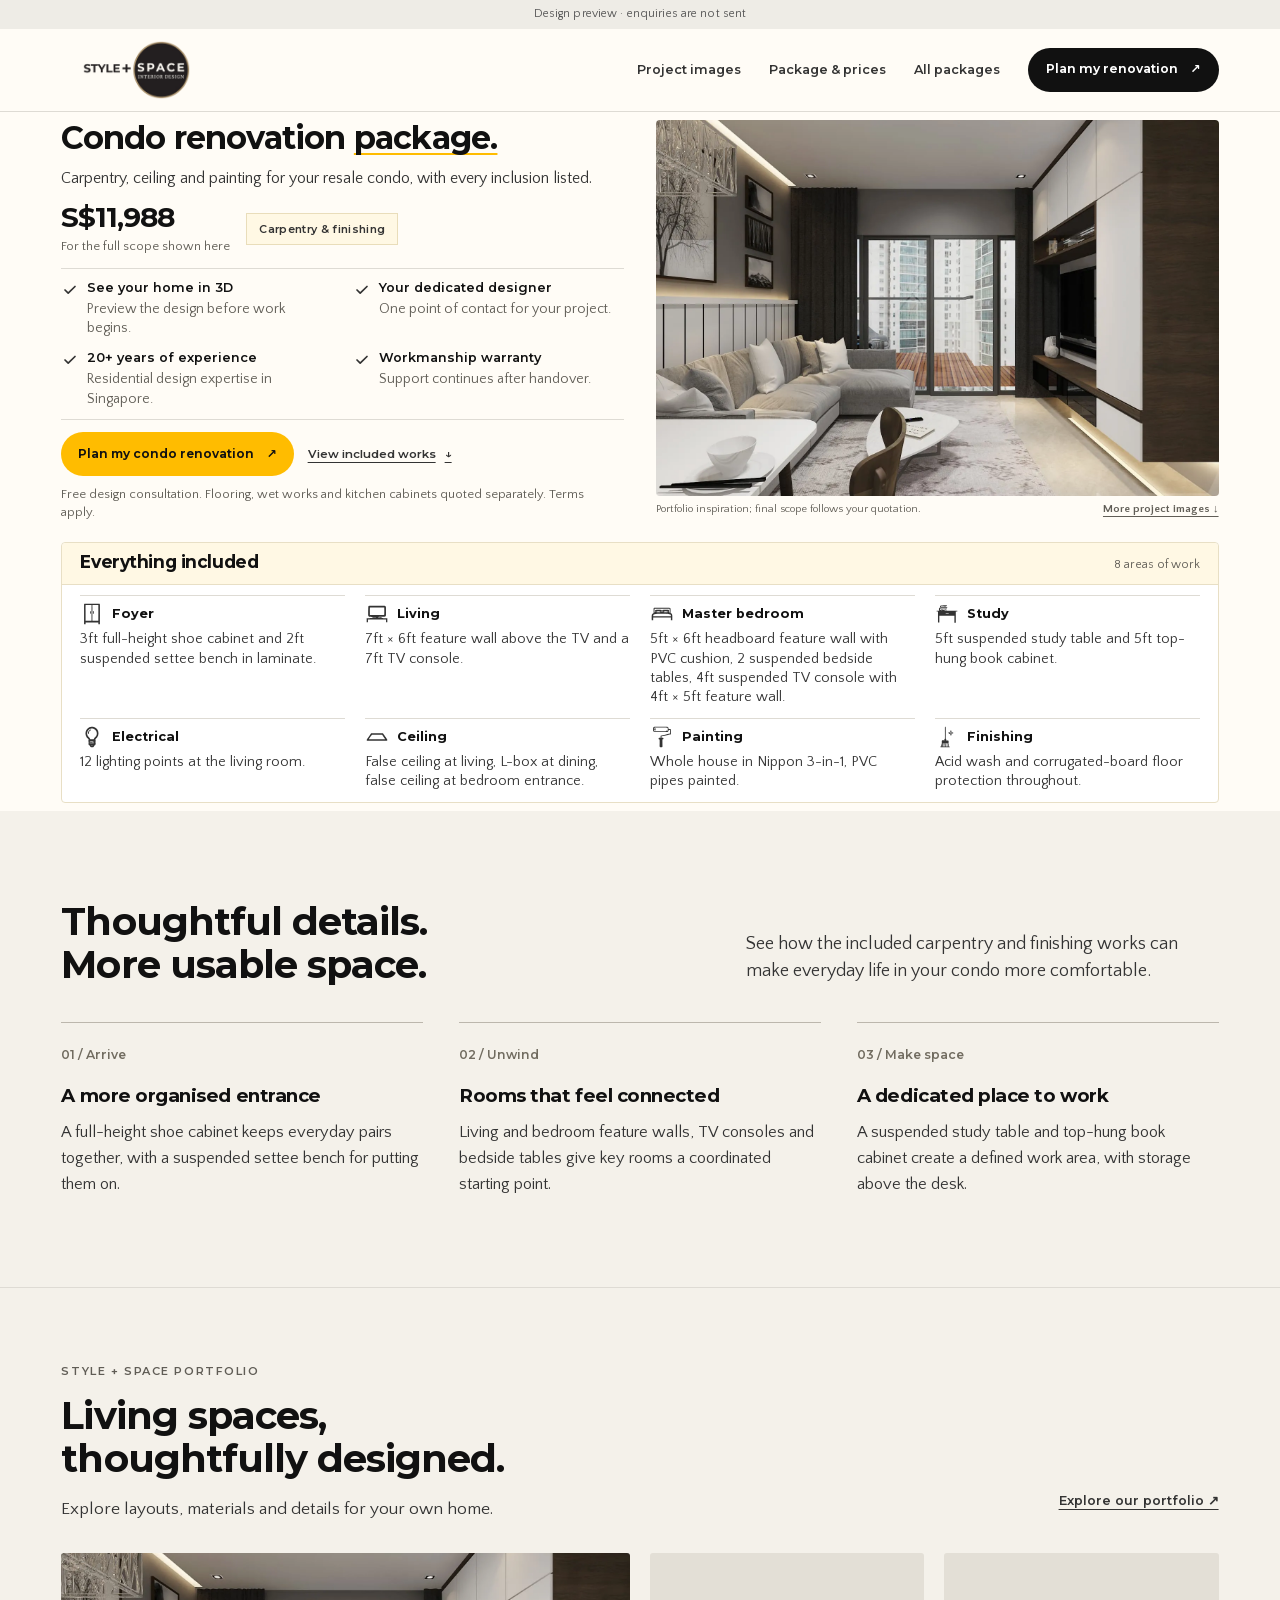
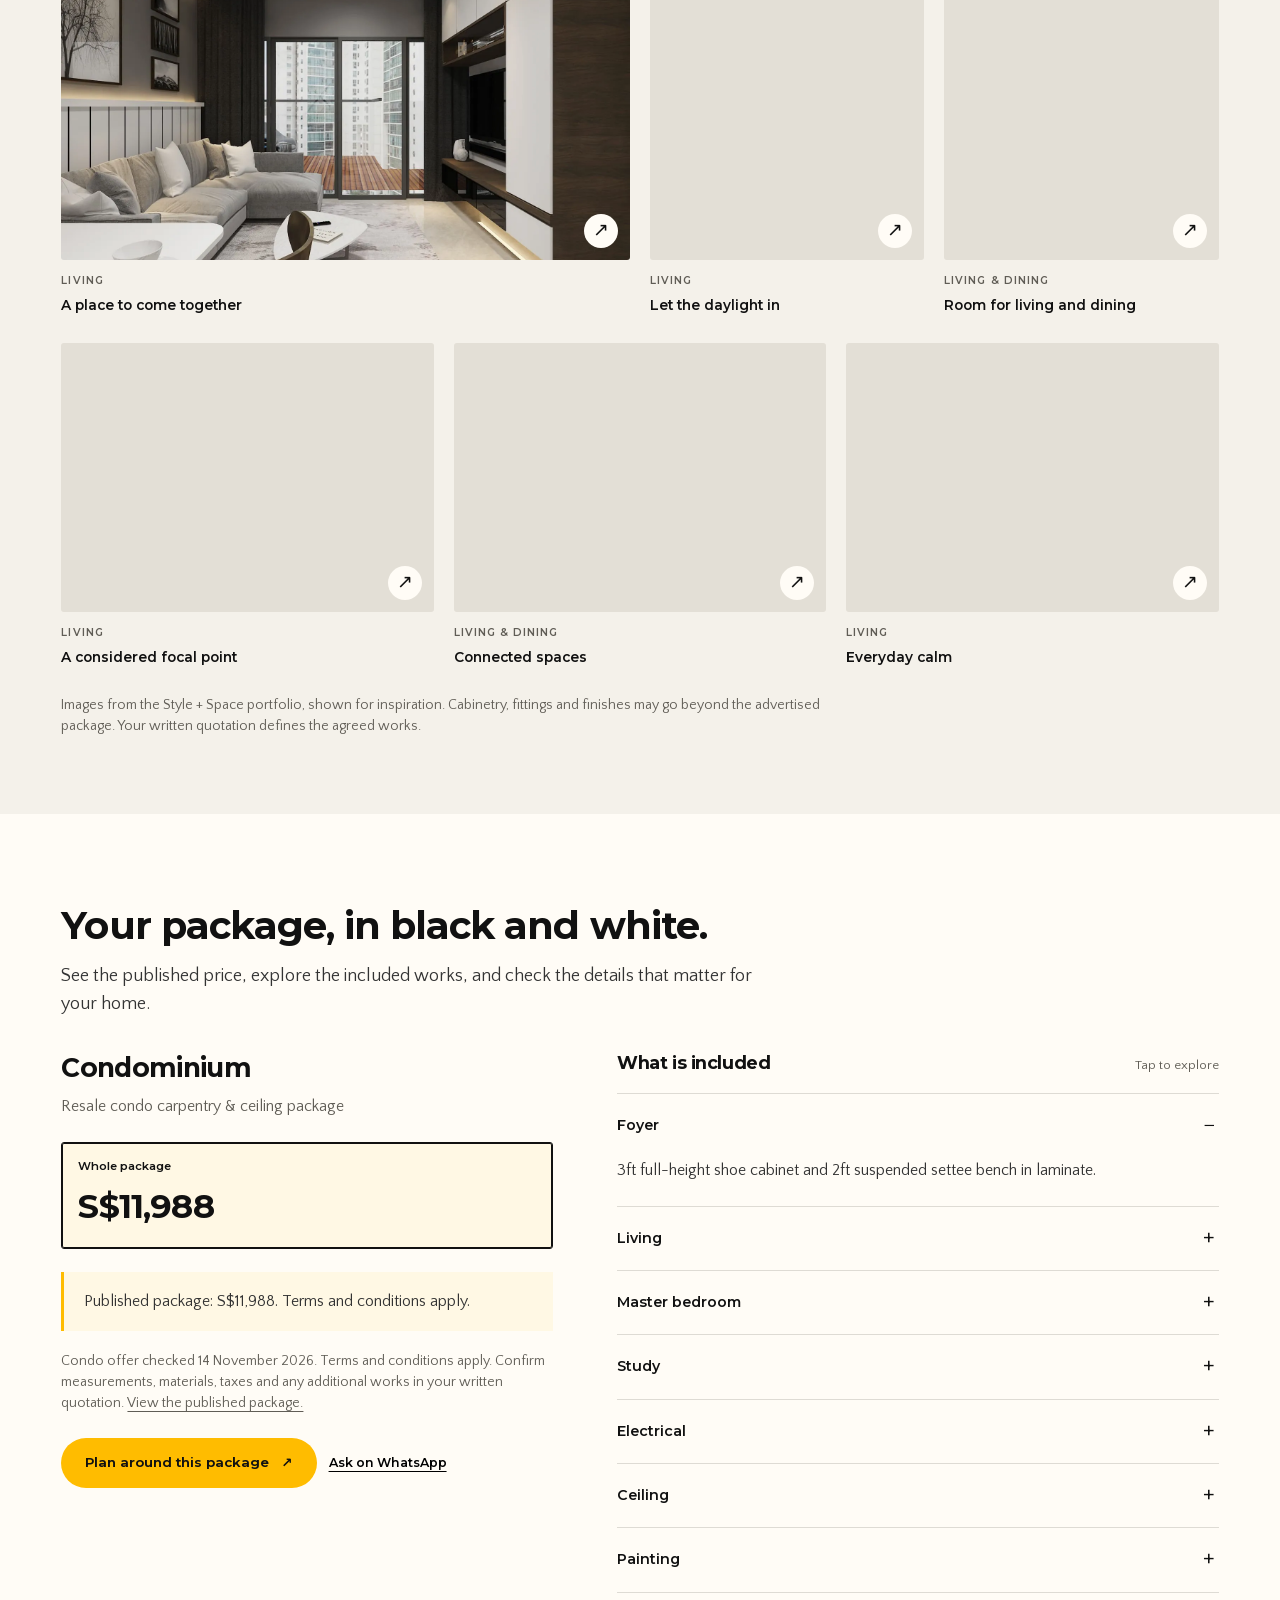
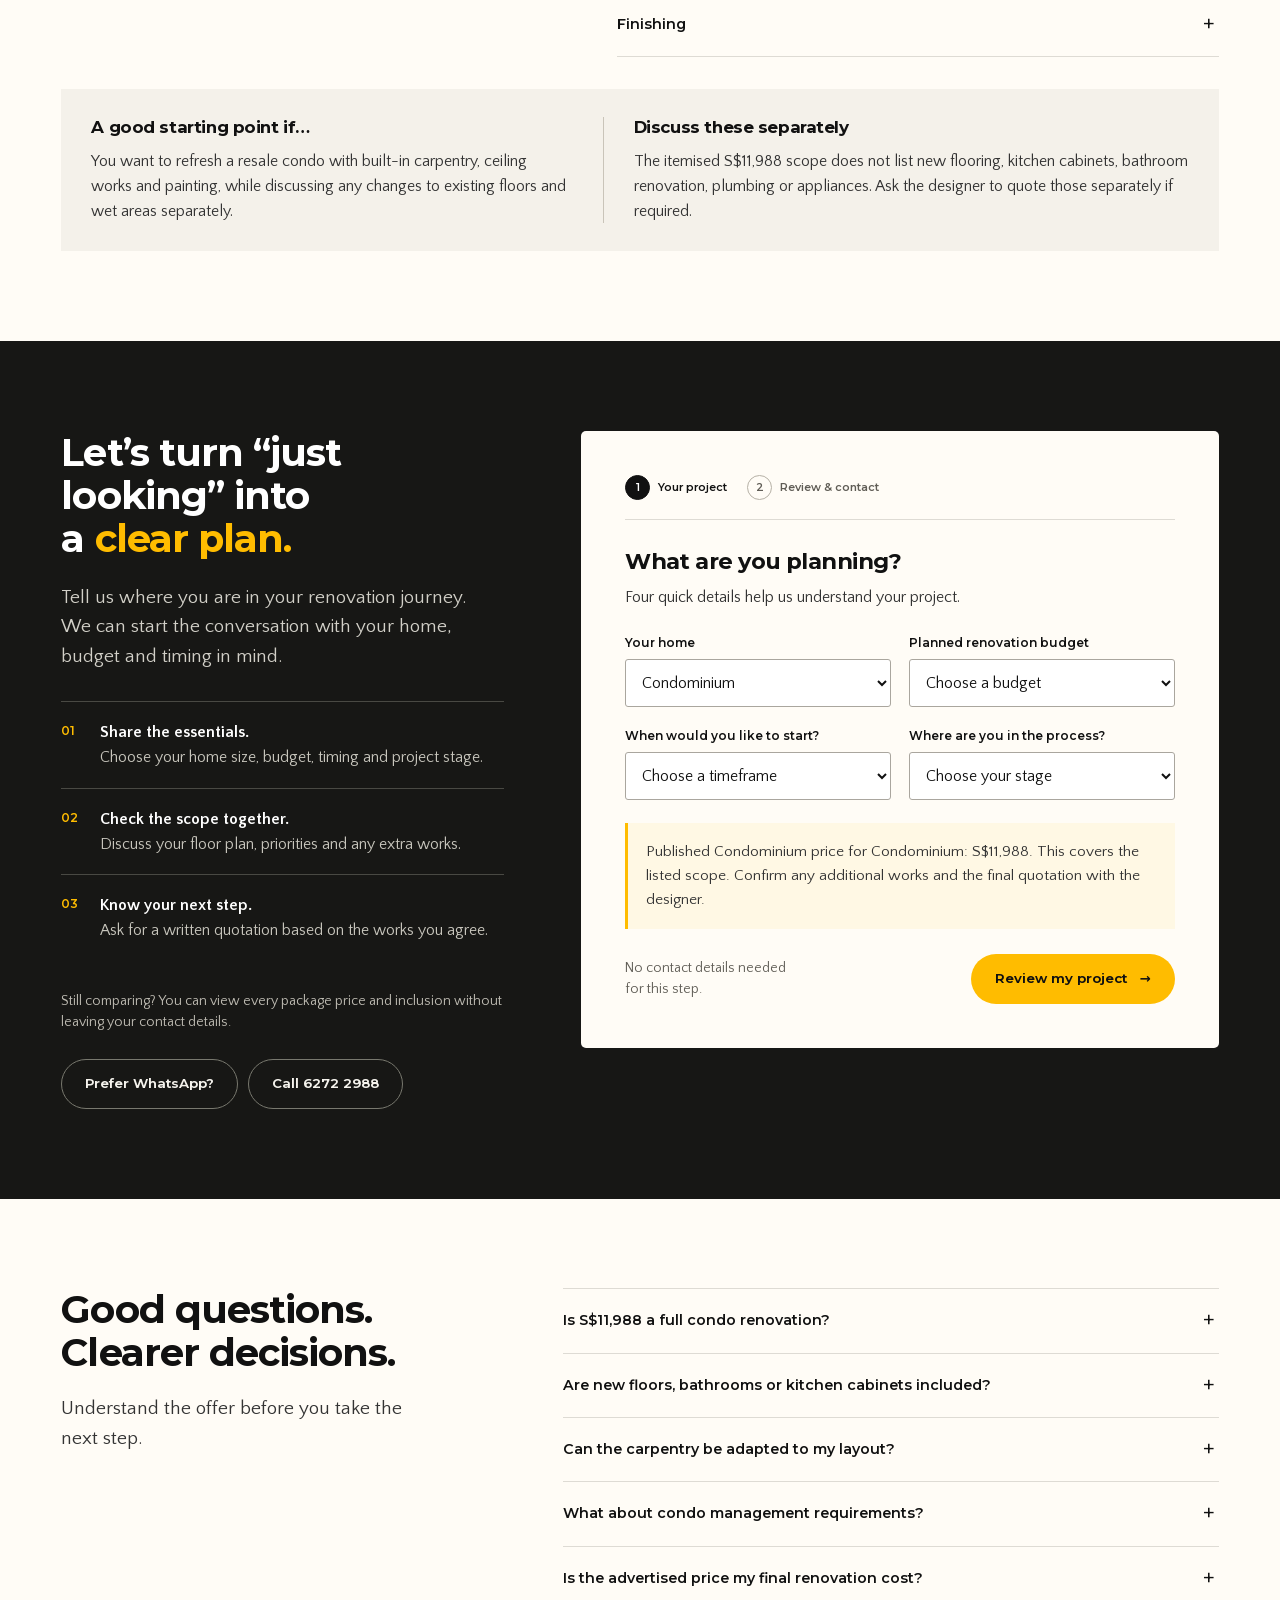
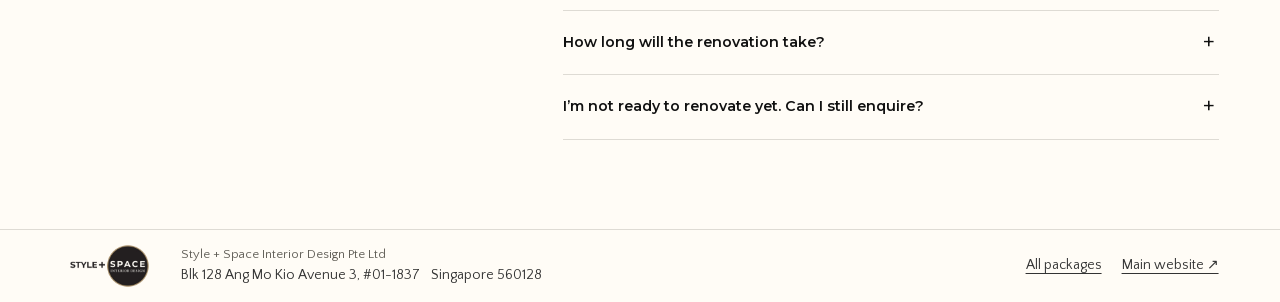
==== commit c2123324: "Restore condo link on the main page and All packages links on the condo page Co-Authored-By: Claude " ====
--- a/condominium/index.html
+++ b/condominium/index.html
@@ -20,10 +20,11 @@
 <div class="preview-note">Design preview · enquiries are not sent</div>
 <header class="header">
   <div class="wrap header-inner">
-    <a href="./" aria-label="Style + Space condo package"><img class="logo" src="../assets/img/logo-dark.png" alt="Style + Space" width="180" height="70"></a>
+    <a href="../" aria-label="Style + Space packages"><img class="logo" src="../assets/img/logo-dark.png" alt="Style + Space" width="180" height="70"></a>
     <nav class="nav" aria-label="Main navigation">
       <a class="desktop-nav" href="#projects">Project images</a>
       <a class="desktop-nav" href="#package">Package &amp; prices</a>
+      <a href="../" data-link="other-page">All packages</a>
       <a class="btn btn-ink btn-small" href="#plan" data-event="plan_open" data-location="header">Plan my renovation <span aria-hidden="true">↗</span></a>
     </nav>
   </div>
@@ -213,7 +214,7 @@
       <p class="fine">Style + Space Interior Design Pte Ltd</p>
       <p>Blk 128 Ang Mo Kio Avenue 3, #01-1837 <span class="footer-postcode">Singapore 560128</span></p>
     </div>
-    <nav class="footer-links" aria-label="Footer navigation"><a href="https://www.style-plus-space.com/" target="_blank" rel="noopener">Main website ↗</a></nav>
+    <nav class="footer-links" aria-label="Footer navigation"><a href="../" data-link="other-page">All packages</a><a href="https://www.style-plus-space.com/" target="_blank" rel="noopener">Main website ↗</a></nav>
   </div>
 </footer>
 <div class="mobile-bar" role="navigation" aria-label="Quick contact"><button class="btn btn-line" type="button" data-channel="whatsapp" data-location="sticky">WhatsApp</button><a class="btn btn-gold" href="#plan" data-event="plan_open" data-location="sticky">Plan my renovation ↗</a></div>
